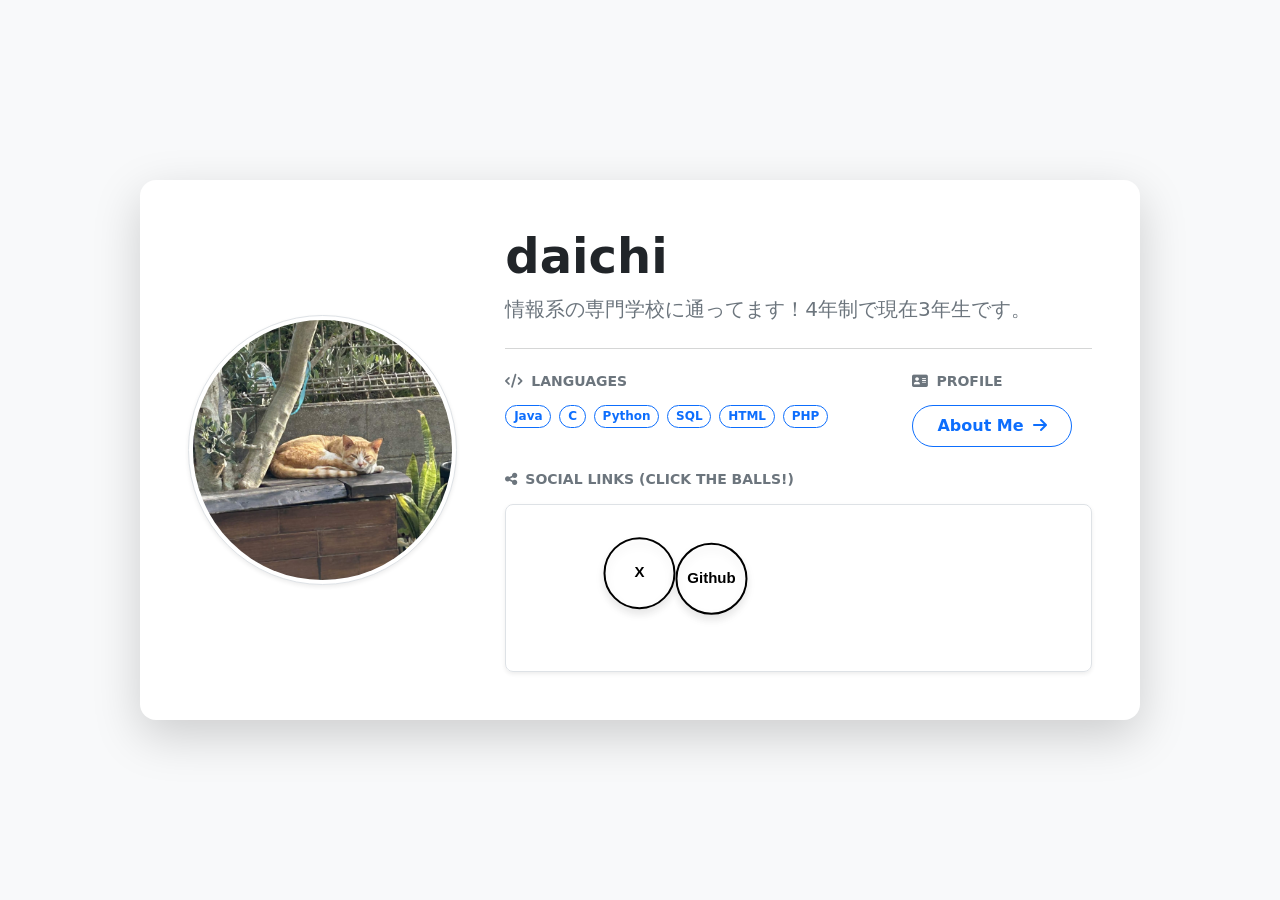
==== index.html @ 4fff9dfb "first commit" ====
<!DOCTYPE html>
<html lang="ja">

<head>
    <meta charset="UTF-8">
    <meta name="viewport" content="width=device-width, initial-scale=1.0">
    <title>daichi | Portfolio</title>
    <link href="https://cdn.jsdelivr.net/npm/bootstrap@5.3.0/dist/css/bootstrap.min.css" rel="stylesheet">
    <link rel="stylesheet" href="https://cdnjs.cloudflare.com/ajax/libs/font-awesome/6.5.1/css/all.min.css">
    <link rel="stylesheet" href="style.css">
</head>

<body class="bg-light">

    <div class="container min-vh-100 d-flex justify-content-center align-items-center py-5">
        <div class="card shadow-lg border-0 rounded-4 w-100" style="max-width: 1000px;">
            <div class="card-body p-4 p-md-5">
                <div class="row align-items-center gx-lg-5">
                    
                    <div class="col-md-4 text-center mb-4 mb-md-0">
                        <img src="image/cat.jpg" alt="daichiのアイコン" class="rounded-circle img-thumbnail profile-img shadow-sm">
                    </div>
                    
                    <div class="col-md-8 text-center text-md-start">
                        <header>
                            <h1 class="display-5 fw-bold text-dark mb-2">daichi</h1>
                            <p class="text-secondary fs-5 mb-4">情報系の専門学校に通ってます！4年制で現在3年生です。</p>
                        </header>

                        <hr class="my-4 text-muted">

                        <div class="row mb-4">
                            <div class="col-lg-8 mb-4 mb-lg-0">
                                <h5 class="text-secondary fw-bold text-uppercase small mb-3">
                                    <i class="fa-solid fa-code me-2"></i>Languages
                                </h5>
                                <ul class="list-unstyled d-flex flex-wrap justify-content-center justify-content-md-start gap-2 mb-0">
                                    <li class="badge rounded-pill bg-white text-primary border border-primary skill-badge">Java</li>
                                    <li class="badge rounded-pill bg-white text-primary border border-primary skill-badge">C</li>
                                    <li class="badge rounded-pill bg-white text-primary border border-primary skill-badge">Python</li>
                                    <li class="badge rounded-pill bg-white text-primary border border-primary skill-badge">SQL</li>
                                    <li class="badge rounded-pill bg-white text-primary border border-primary skill-badge">HTML</li>
                                    <li class="badge rounded-pill bg-white text-primary border border-primary skill-badge">PHP</li>
                                </ul>
                            </div>

                            <div class="col-lg-4 d-flex flex-column align-items-center align-items-lg-start">
                                <h5 class="text-secondary fw-bold text-uppercase small mb-3">
                                    <i class="fa-solid fa-address-card me-2"></i>Profile
                                </h5>
                                <a href="profile.html" class="text-decoration-none">
                                    <button class="btn btn-outline-primary rounded-pill px-4 py-2 fw-bold transition-all">
                                        About Me <i class="fa-solid fa-arrow-right ms-1"></i>
                                    </button>
                                </a>
                            </div>
                        </div>

                        <div class="mt-4">
                            <h5 class="text-secondary fw-bold text-uppercase small mb-3 text-start">
                                <i class="fa-solid fa-share-nodes me-2"></i>Social Links (Click the balls!)
                            </h5>
                            <div class="canvas-wrapper shadow-sm rounded-3 overflow-hidden border">
                                <canvas id="myCanvas"></canvas>
                            </div>
                        </div>

                    </div>
                </div>
            </div>
        </div>
    </div>

    <script src="https://cdn.jsdelivr.net/npm/bootstrap@5.3.0/dist/js/bootstrap.bundle.min.js"></script>

    <script>
        const canvas = document.getElementById('myCanvas');
        const ctx = canvas.getContext('2d');

        // resizeCanvas関数が2つあったため1つに統合し、バグ（QWEQWEQWE）を削除しました
        function resizeCanvas() {
            const rect = canvas.parentNode.getBoundingClientRect();
            canvas.width = rect.width;
            canvas.height = rect.height;

            if (typeof balls !== 'undefined') {
                balls.forEach(ball => {
                    if (ball.x > canvas.width) ball.x = canvas.width / 2;
                    if (ball.y > canvas.height) ball.y = canvas.height / 2;
                });
            }
        }

        window.addEventListener('load', () => {
            resizeCanvas();
            animate();
        });

        window.addEventListener('resize', resizeCanvas);

        class Ball {
            constructor(x, y, r, text, url, color) {
                this.x = x;
                this.y = y;
                this.r = r;
                this.text = text;
                this.url = url;
                this.color = color;
                this.dx = (Math.random() - 0.5) * 2.0; // 少しスピードを上げました
                this.dy = (Math.random() - 0.5) * 2.0;
            }

            draw() {
                ctx.shadowColor = 'rgba(0, 0, 0, 0.1)';
                ctx.shadowBlur = 10;
                ctx.shadowOffsetY = 5;

                ctx.beginPath();
                ctx.arc(this.x, this.y, this.r, 0, Math.PI * 2);
                ctx.strokeStyle = "black";
                ctx.lineWidth = 2;
                ctx.fillStyle = "white"; // 背景と同化しないように中を白く塗る
                ctx.fill();
                ctx.stroke();

                ctx.shadowColor = 'transparent';
                ctx.fillStyle = "black";
                ctx.font = "bold 15px sans-serif";
                ctx.textAlign = "center";
                ctx.textBaseline = "middle";
                ctx.fillText(this.text, this.x, this.y);
            }

            update() {
                if (this.x + this.r > canvas.width || this.x - this.r < 0) {
                    this.dx *= -1;
                    this.x = (this.x - this.r < 0) ? this.r : canvas.width - this.r;
                }

                if (this.y + this.r > canvas.height || this.y - this.r < 0) {
                    this.dy *= -1;
                    this.y = (this.y - this.r < 0) ? this.r : canvas.height - this.r;
                }

                this.x += this.dx;
                this.y += this.dy;
                this.draw();
            }
        }

        const balls = [
            new Ball(100, 100, 35, "X", "https://x.com/VKJTyqnEP2h6Pyy", "#4285F4"),
            new Ball(200, 100, 35, "Github", "https://github.com/daichidazo-k24", "#949593")
        ];

        function resolveCollision(b1, b2) {
            const dx = b2.x - b1.x;
            const dy = b2.y - b1.y;
            const distance = Math.sqrt(dx * dx + dy * dy);

            if (distance < b1.r + b2.r) {
                [b1.dx, b2.dx] = [b2.dx, b1.dx];
                [b1.dy, b2.dy] = [b2.dy, b1.dy];

                const overlap = (b1.r + b2.r - distance) / 2;
                const nx = dx / distance;
                const ny = dy / distance;
                b1.x -= nx * overlap;
                b1.y -= ny * overlap;
                b2.x += nx * overlap;
                b2.y += ny * overlap;
            }
        }

        function animate() {
            ctx.clearRect(0, 0, canvas.width, canvas.height);
            resolveCollision(balls[0], balls[1]);
            balls.forEach(ball => ball.update());
            requestAnimationFrame(animate);
        }

        canvas.addEventListener('click', (e) => {
            const rect = canvas.getBoundingClientRect();
            const mouseX = e.clientX - rect.left;
            const mouseY = e.clientY - rect.top;

            balls.forEach(ball => {
                const dist = Math.sqrt((mouseX - ball.x) ** 2 + (mouseY - ball.y) ** 2);
                if (dist < ball.r) {
                    setTimeout(() => window.open(ball.url, '_blank'), 100);
                }
            });
        });
    </script>
</body>

</html>
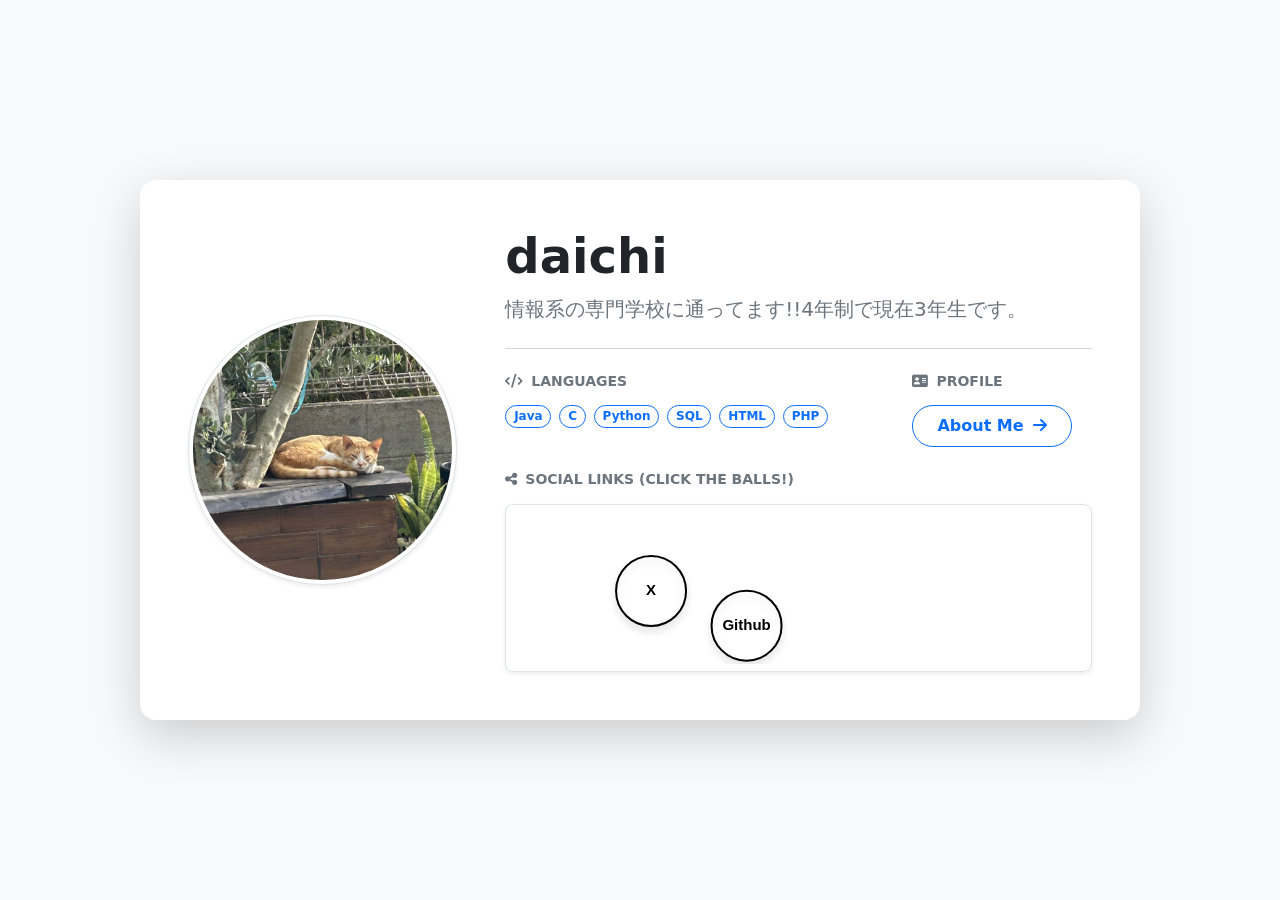
==== commit 1dda9e12: "プロフィール/釣果を更新" ====
--- a/index.html
+++ b/index.html
@@ -24,7 +24,7 @@
                     <div class="col-md-8 text-center text-md-start">
                         <header>
                             <h1 class="display-5 fw-bold text-dark mb-2">daichi</h1>
-                            <p class="text-secondary fs-5 mb-4">情報系の専門学校に通ってます！4年制で現在3年生です。</p>
+                            <p class="text-secondary fs-5 mb-4">情報系の専門学校に通ってます!!4年制で現在3年生です。</p>
                         </header>
 
                         <hr class="my-4 text-muted">
@@ -77,7 +77,6 @@
         const canvas = document.getElementById('myCanvas');
         const ctx = canvas.getContext('2d');
 
-        // resizeCanvas関数が2つあったため1つに統合し、バグ（QWEQWEQWE）を削除しました
         function resizeCanvas() {
             const rect = canvas.parentNode.getBoundingClientRect();
             canvas.width = rect.width;
@@ -106,7 +105,7 @@
                 this.text = text;
                 this.url = url;
                 this.color = color;
-                this.dx = (Math.random() - 0.5) * 2.0; // 少しスピードを上げました
+                this.dx = (Math.random() - 0.5) * 2.0; // スピード
                 this.dy = (Math.random() - 0.5) * 2.0;
             }
 
@@ -119,7 +118,7 @@
                 ctx.arc(this.x, this.y, this.r, 0, Math.PI * 2);
                 ctx.strokeStyle = "black";
                 ctx.lineWidth = 2;
-                ctx.fillStyle = "white"; // 背景と同化しないように中を白く塗る
+                ctx.fillStyle = "white"; // 背景と同化しないように中を白く
                 ctx.fill();
                 ctx.stroke();
 
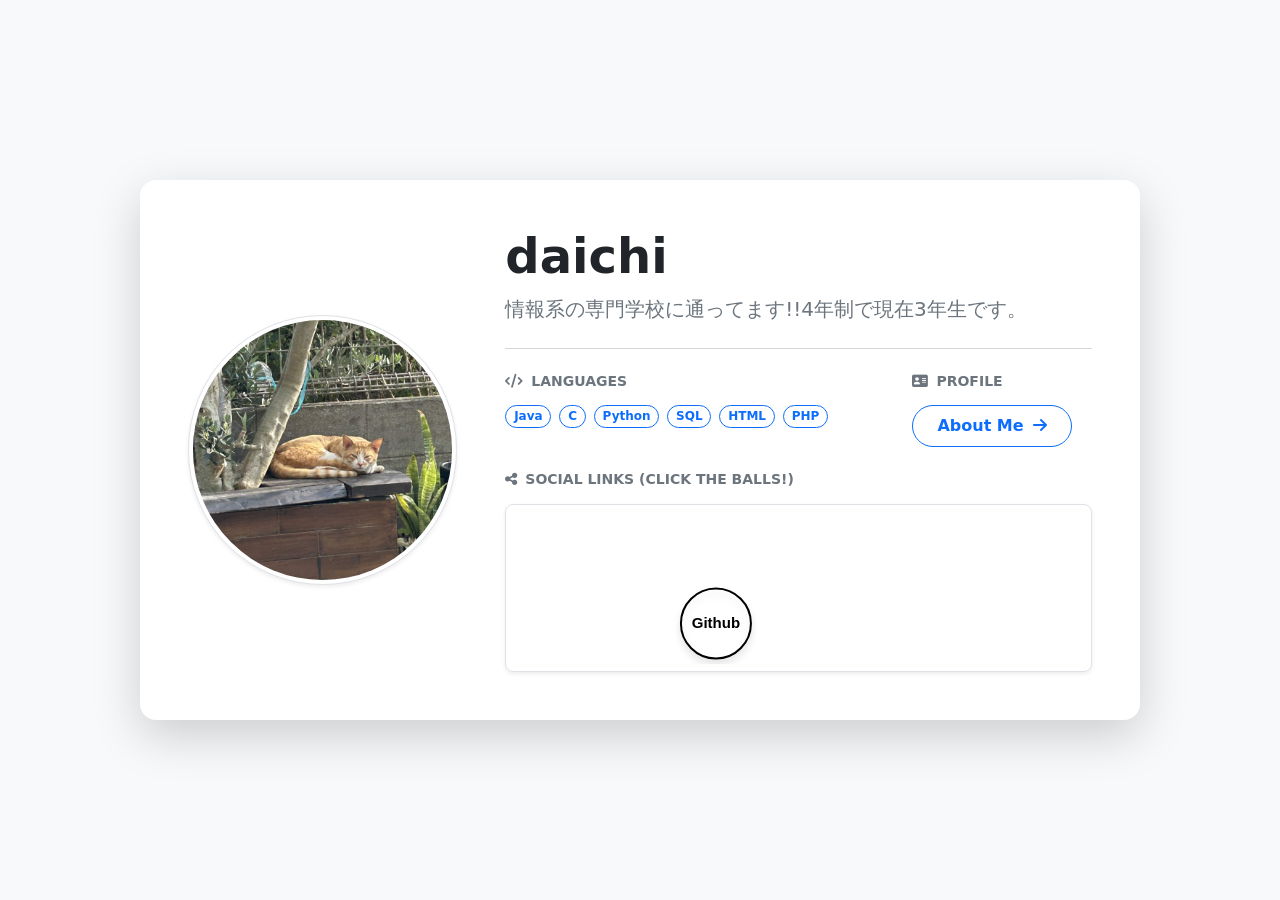
==== commit 8fff9926: "プロフィール/釣果を更新" ====
--- a/index.html
+++ b/index.html
@@ -1,196 +1,203 @@
 <!DOCTYPE html>
 <html lang="ja">
-
-<head>
-    <meta charset="UTF-8">
-    <meta name="viewport" content="width=device-width, initial-scale=1.0">
-    <title>daichi | Portfolio</title>
-    <link href="https://cdn.jsdelivr.net/npm/bootstrap@5.3.0/dist/css/bootstrap.min.css" rel="stylesheet">
-    <link rel="stylesheet" href="https://cdnjs.cloudflare.com/ajax/libs/font-awesome/6.5.1/css/all.min.css">
-    <link rel="stylesheet" href="style.css">
-</head>
-
-<body class="bg-light">
-
-    <div class="container min-vh-100 d-flex justify-content-center align-items-center py-5">
-        <div class="card shadow-lg border-0 rounded-4 w-100" style="max-width: 1000px;">
-            <div class="card-body p-4 p-md-5">
-                <div class="row align-items-center gx-lg-5">
-                    
-                    <div class="col-md-4 text-center mb-4 mb-md-0">
-                        <img src="image/cat.jpg" alt="daichiのアイコン" class="rounded-circle img-thumbnail profile-img shadow-sm">
-                    </div>
-                    
-                    <div class="col-md-8 text-center text-md-start">
-                        <header>
-                            <h1 class="display-5 fw-bold text-dark mb-2">daichi</h1>
-                            <p class="text-secondary fs-5 mb-4">情報系の専門学校に通ってます!!4年制で現在3年生です。</p>
-                        </header>
-
-                        <hr class="my-4 text-muted">
-
-                        <div class="row mb-4">
-                            <div class="col-lg-8 mb-4 mb-lg-0">
-                                <h5 class="text-secondary fw-bold text-uppercase small mb-3">
-                                    <i class="fa-solid fa-code me-2"></i>Languages
+    <head>
+        <meta charset="UTF-8">
+        <meta name="viewport" content="width=device-width, initial-scale=1.0">
+        <title>daichi | Portfolio</title>
+        <link href="https://cdn.jsdelivr.net/npm/bootstrap@5.3.0/dist/css/bootstrap.min.css" rel="stylesheet">
+        <link rel="stylesheet" href="https://cdnjs.cloudflare.com/ajax/libs/font-awesome/6.5.1/css/all.min.css">
+        <link rel="stylesheet" href="style.css">
+    </head>
+    <body class="bg-light">
+        <div class="container min-vh-100 d-flex justify-content-center align-items-center py-5">
+            <div class="card shadow-lg border-0 rounded-4 w-100" style="max-width: 1000px;">
+                <div class="card-body p-4 p-md-5">
+                    <div class="row align-items-center gx-lg-5">
+                        <div class="col-md-4 text-center mb-4 mb-md-0">
+                            <img src="image/cat.jpg" alt="daichiのアイコン"
+                                class="rounded-circle img-thumbnail profile-img shadow-sm">
+                        </div>
+                        <div class="col-md-8 text-center text-md-start">
+                            <header>
+                                <h1 class="display-5 fw-bold text-dark mb-2">daichi</h1>
+                                <p class="text-secondary fs-5 mb-4">情報系の専門学校に通ってます!!4年制で現在3年生です。</p>
+                            </header>
+                            <hr class="my-4 text-muted">
+                            <div class="row mb-4">
+                                <div class="col-lg-8 mb-4 mb-lg-0">
+                                    <h5 class="text-secondary fw-bold text-uppercase small mb-3">
+                                        <i class="fa-solid fa-code me-2"></i>Languages
+                                    </h5>
+                                    <ul
+                                        class="list-unstyled d-flex flex-wrap justify-content-center justify-content-md-start gap-2 mb-0">
+                                        <li
+                                            class="badge rounded-pill bg-white text-primary border border-primary skill-badge">
+                                            Java</li>
+                                        <li
+                                            class="badge rounded-pill bg-white text-primary border border-primary skill-badge">
+                                            C</li>
+                                        <li
+                                            class="badge rounded-pill bg-white text-primary border border-primary skill-badge">
+                                            Python</li>
+                                        <li
+                                            class="badge rounded-pill bg-white text-primary border border-primary skill-badge">
+                                            SQL</li>
+                                        <li
+                                            class="badge rounded-pill bg-white text-primary border border-primary skill-badge">
+                                            HTML</li>
+                                        <li
+                                            class="badge rounded-pill bg-white text-primary border border-primary skill-badge">
+                                            PHP</li>
+                                    </ul>
+                                </div>
+                                <div class="col-lg-4 d-flex flex-column align-items-center align-items-lg-start">
+                                    <h5 class="text-secondary fw-bold text-uppercase small mb-3">
+                                        <i class="fa-solid fa-address-card me-2"></i>Profile
+                                    </h5>
+                                    <a href="profile.html" class="text-decoration-none">
+                                        <button
+                                            class="btn btn-outline-primary rounded-pill px-4 py-2 fw-bold transition-all">
+                                            About Me <i class="fa-solid fa-arrow-right ms-1"></i>
+                                        </button>
+                                    </a>
+                                </div>
+                            </div>
+                            <div class="mt-4">
+                                <h5 class="text-secondary fw-bold text-uppercase small mb-3 text-start">
+                                    <i class="fa-solid fa-share-nodes me-2"></i>Social Links (Click the balls!)
                                 </h5>
-                                <ul class="list-unstyled d-flex flex-wrap justify-content-center justify-content-md-start gap-2 mb-0">
-                                    <li class="badge rounded-pill bg-white text-primary border border-primary skill-badge">Java</li>
-                                    <li class="badge rounded-pill bg-white text-primary border border-primary skill-badge">C</li>
-                                    <li class="badge rounded-pill bg-white text-primary border border-primary skill-badge">Python</li>
-                                    <li class="badge rounded-pill bg-white text-primary border border-primary skill-badge">SQL</li>
-                                    <li class="badge rounded-pill bg-white text-primary border border-primary skill-badge">HTML</li>
-                                    <li class="badge rounded-pill bg-white text-primary border border-primary skill-badge">PHP</li>
-                                </ul>
-                            </div>
-
-                            <div class="col-lg-4 d-flex flex-column align-items-center align-items-lg-start">
-                                <h5 class="text-secondary fw-bold text-uppercase small mb-3">
-                                    <i class="fa-solid fa-address-card me-2"></i>Profile
-                                </h5>
-                                <a href="profile.html" class="text-decoration-none">
-                                    <button class="btn btn-outline-primary rounded-pill px-4 py-2 fw-bold transition-all">
-                                        About Me <i class="fa-solid fa-arrow-right ms-1"></i>
-                                    </button>
-                                </a>
+                                <div class="canvas-wrapper shadow-sm rounded-3 overflow-hidden border">
+                                    <canvas id="myCanvas"></canvas>
+                                </div>
                             </div>
                         </div>
-
-                        <div class="mt-4">
-                            <h5 class="text-secondary fw-bold text-uppercase small mb-3 text-start">
-                                <i class="fa-solid fa-share-nodes me-2"></i>Social Links (Click the balls!)
-                            </h5>
-                            <div class="canvas-wrapper shadow-sm rounded-3 overflow-hidden border">
-                                <canvas id="myCanvas"></canvas>
-                            </div>
-                        </div>
-
                     </div>
                 </div>
             </div>
         </div>
-    </div>
-
-    <script src="https://cdn.jsdelivr.net/npm/bootstrap@5.3.0/dist/js/bootstrap.bundle.min.js"></script>
-
-    <script>
-        const canvas = document.getElementById('myCanvas');
-        const ctx = canvas.getContext('2d');
-
-        function resizeCanvas() {
-            const rect = canvas.parentNode.getBoundingClientRect();
-            canvas.width = rect.width;
-            canvas.height = rect.height;
-
-            if (typeof balls !== 'undefined') {
+        <script src="https://cdn.jsdelivr.net/npm/bootstrap@5.3.0/dist/js/bootstrap.bundle.min.js"></script>
+        <script>
+            const canvas = document.getElementById('myCanvas');
+            const ctx = canvas.getContext('2d');
+
+            function resizeCanvas() {
+                const rect = canvas.parentNode.getBoundingClientRect();
+                canvas.width = rect.width;
+                canvas.height = rect.height;
+
+                if (typeof balls !== 'undefined') {
+                    balls.forEach(ball => {
+                        if (ball.x > canvas.width) ball.x = canvas.width / 2;
+                        if (ball.y > canvas.height) ball.y = canvas.height / 2;
+                    });
+                }
+            }
+
+            window.addEventListener('load', () => {
+                resizeCanvas();
+                animate();
+            });
+
+            window.addEventListener('resize', resizeCanvas);
+
+            class Ball {
+                constructor(x, y, r, text, url, color) {
+                    this.x = x;
+                    this.y = y;
+                    this.r = r;
+                    this.text = text;
+                    this.url = url;
+                    this.color = color;
+                    this.dx = (Math.random() - 0.5) * 2.0; // スピード
+                    this.dy = (Math.random() - 0.5) * 2.0;
+                }
+
+                draw() {
+                    ctx.shadowColor = 'rgba(0, 0, 0, 0.1)';
+                    ctx.shadowBlur = 10;
+                    ctx.shadowOffsetY = 5;
+
+                    ctx.beginPath();
+                    ctx.arc(this.x, this.y, this.r, 0, Math.PI * 2);
+                    ctx.strokeStyle = "black";
+                    ctx.lineWidth = 2;
+                    ctx.fillStyle = "white"; // 背景と同化しないように中を白く
+                    ctx.fill();
+                    ctx.stroke();
+
+                    ctx.shadowColor = 'transparent';
+                    ctx.fillStyle = "black";
+                    ctx.font = "bold 15px sans-serif";
+                    ctx.textAlign = "center";
+                    ctx.textBaseline = "middle";
+                    ctx.fillText(this.text, this.x, this.y);
+                }
+
+                update() {
+                    if (this.x + this.r > canvas.width || this.x - this.r < 0) {
+                        this.dx *= -1;
+                        this.x = (this.x - this.r < 0) ? this.r : canvas.width - this.r;
+                    }
+
+                    if (this.y + this.r > canvas.height || this.y - this.r < 0) {
+                        this.dy *= -1;
+                        this.y = (this.y - this.r < 0) ? this.r : canvas.height - this.r;
+                    }
+
+                    this.x += this.dx;
+                    this.y += this.dy;
+                    this.draw();
+                }
+            }
+
+            const balls = [
+                // Xのボール
+                // new Ball(100, 100, 35, "X", "https://x.com/アカウント", "#4285F4"),
+                new Ball(200, 100, 35, "Github", "https://github.com/daichidazo-k24", "#949593")
+            ];
+
+            function resolveCollision(b1, b2) {
+                const dx = b2.x - b1.x;
+                const dy = b2.y - b1.y;
+                const distance = Math.sqrt(dx * dx + dy * dy);
+
+                if (distance < b1.r + b2.r) {
+                    [b1.dx, b2.dx] = [b2.dx, b1.dx];
+                    [b1.dy, b2.dy] = [b2.dy, b1.dy];
+
+                    const overlap = (b1.r + b2.r - distance) / 2;
+                    const nx = dx / distance;
+                    const ny = dy / distance;
+                    b1.x -= nx * overlap;
+                    b1.y -= ny * overlap;
+                    b2.x += nx * overlap;
+                    b2.y += ny * overlap;
+                }
+            }
+
+            function animate() {
+                ctx.clearRect(0, 0, canvas.width, canvas.height);
+
+                // ボールが2つ以上ある場合のみ衝突判定を行う
+                if (balls.length >= 2) {
+                    resolveCollision(balls[0], balls[1]);
+                }
+
+                balls.forEach(ball => ball.update());
+                requestAnimationFrame(animate);
+            }
+            canvas.addEventListener('click', (e) => {
+                const rect = canvas.getBoundingClientRect();
+                const mouseX = e.clientX - rect.left;
+                const mouseY = e.clientY - rect.top;
+
                 balls.forEach(ball => {
-                    if (ball.x > canvas.width) ball.x = canvas.width / 2;
-                    if (ball.y > canvas.height) ball.y = canvas.height / 2;
+                    const dist = Math.sqrt((mouseX - ball.x) ** 2 + (mouseY - ball.y) ** 2);
+                    if (dist < ball.r) {
+                        setTimeout(() => window.open(ball.url, '_blank'), 100);
+                    }
                 });
-            }
-        }
-
-        window.addEventListener('load', () => {
-            resizeCanvas();
-            animate();
-        });
-
-        window.addEventListener('resize', resizeCanvas);
-
-        class Ball {
-            constructor(x, y, r, text, url, color) {
-                this.x = x;
-                this.y = y;
-                this.r = r;
-                this.text = text;
-                this.url = url;
-                this.color = color;
-                this.dx = (Math.random() - 0.5) * 2.0; // スピード
-                this.dy = (Math.random() - 0.5) * 2.0;
-            }
-
-            draw() {
-                ctx.shadowColor = 'rgba(0, 0, 0, 0.1)';
-                ctx.shadowBlur = 10;
-                ctx.shadowOffsetY = 5;
-
-                ctx.beginPath();
-                ctx.arc(this.x, this.y, this.r, 0, Math.PI * 2);
-                ctx.strokeStyle = "black";
-                ctx.lineWidth = 2;
-                ctx.fillStyle = "white"; // 背景と同化しないように中を白く
-                ctx.fill();
-                ctx.stroke();
-
-                ctx.shadowColor = 'transparent';
-                ctx.fillStyle = "black";
-                ctx.font = "bold 15px sans-serif";
-                ctx.textAlign = "center";
-                ctx.textBaseline = "middle";
-                ctx.fillText(this.text, this.x, this.y);
-            }
-
-            update() {
-                if (this.x + this.r > canvas.width || this.x - this.r < 0) {
-                    this.dx *= -1;
-                    this.x = (this.x - this.r < 0) ? this.r : canvas.width - this.r;
-                }
-
-                if (this.y + this.r > canvas.height || this.y - this.r < 0) {
-                    this.dy *= -1;
-                    this.y = (this.y - this.r < 0) ? this.r : canvas.height - this.r;
-                }
-
-                this.x += this.dx;
-                this.y += this.dy;
-                this.draw();
-            }
-        }
-
-        const balls = [
-            new Ball(100, 100, 35, "X", "https://x.com/VKJTyqnEP2h6Pyy", "#4285F4"),
-            new Ball(200, 100, 35, "Github", "https://github.com/daichidazo-k24", "#949593")
-        ];
-
-        function resolveCollision(b1, b2) {
-            const dx = b2.x - b1.x;
-            const dy = b2.y - b1.y;
-            const distance = Math.sqrt(dx * dx + dy * dy);
-
-            if (distance < b1.r + b2.r) {
-                [b1.dx, b2.dx] = [b2.dx, b1.dx];
-                [b1.dy, b2.dy] = [b2.dy, b1.dy];
-
-                const overlap = (b1.r + b2.r - distance) / 2;
-                const nx = dx / distance;
-                const ny = dy / distance;
-                b1.x -= nx * overlap;
-                b1.y -= ny * overlap;
-                b2.x += nx * overlap;
-                b2.y += ny * overlap;
-            }
-        }
-
-        function animate() {
-            ctx.clearRect(0, 0, canvas.width, canvas.height);
-            resolveCollision(balls[0], balls[1]);
-            balls.forEach(ball => ball.update());
-            requestAnimationFrame(animate);
-        }
-
-        canvas.addEventListener('click', (e) => {
-            const rect = canvas.getBoundingClientRect();
-            const mouseX = e.clientX - rect.left;
-            const mouseY = e.clientY - rect.top;
-
-            balls.forEach(ball => {
-                const dist = Math.sqrt((mouseX - ball.x) ** 2 + (mouseY - ball.y) ** 2);
-                if (dist < ball.r) {
-                    setTimeout(() => window.open(ball.url, '_blank'), 100);
-                }
             });
-        });
-    </script>
-</body>
-
+        </script>
+    </body>
 </html>
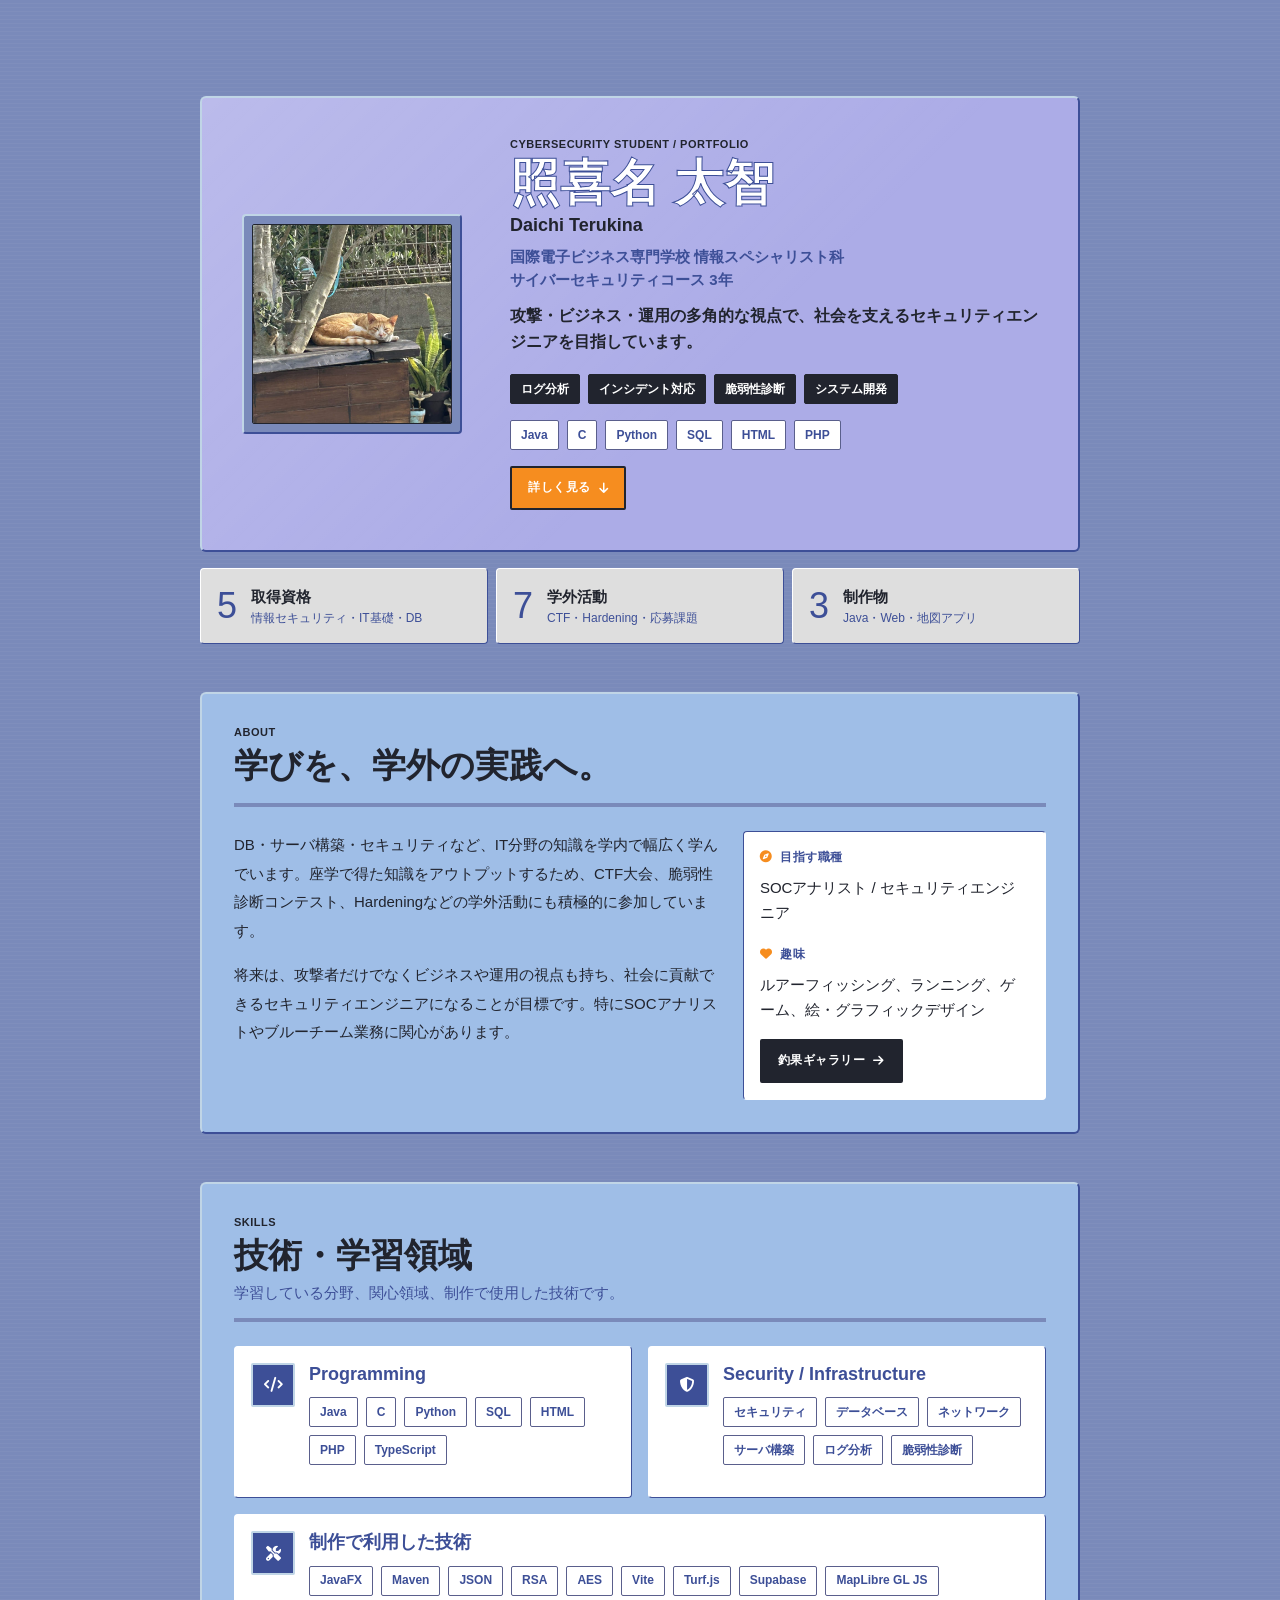
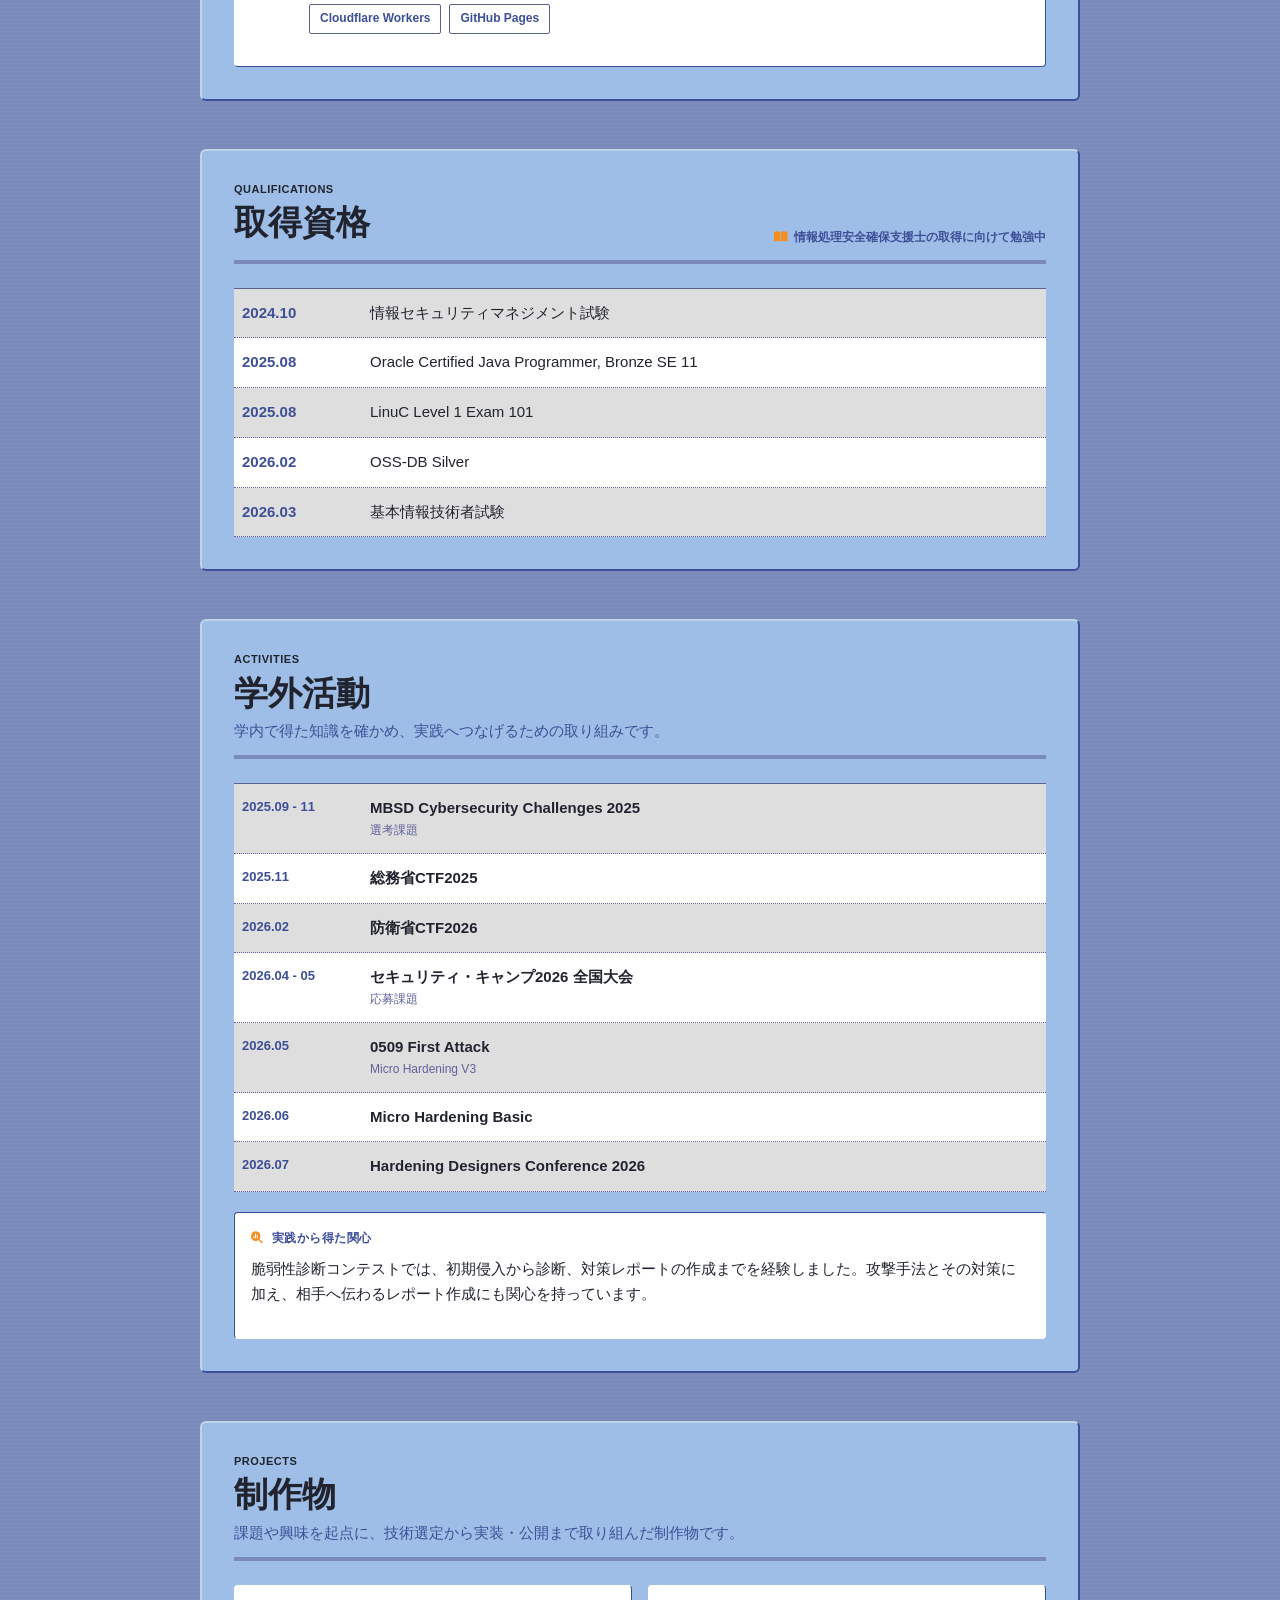
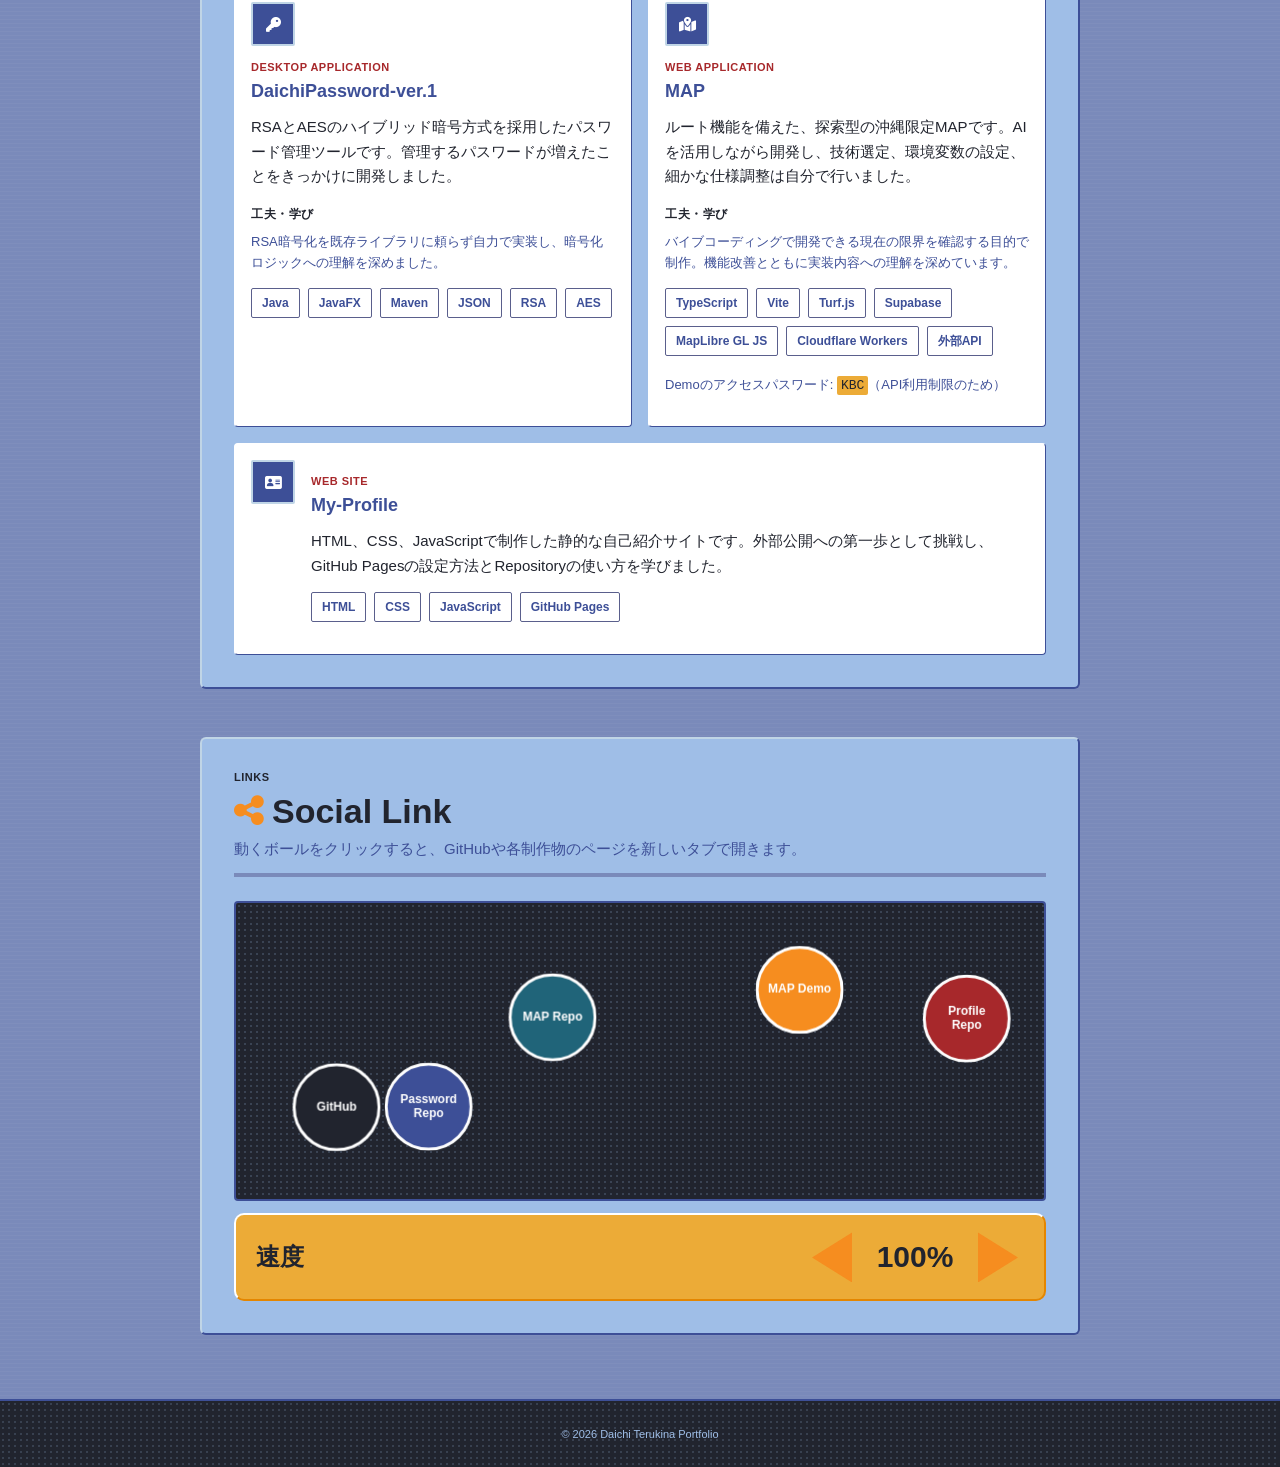
==== commit eb61e4d3: "portfolit add" ====
--- a/index.html
+++ b/index.html
@@ -1,203 +1,159 @@
-<!DOCTYPE html>
-<html lang="ja">
-    <head>
-        <meta charset="UTF-8">
-        <meta name="viewport" content="width=device-width, initial-scale=1.0">
-        <title>daichi | Portfolio</title>
-        <link href="https://cdn.jsdelivr.net/npm/bootstrap@5.3.0/dist/css/bootstrap.min.css" rel="stylesheet">
-        <link rel="stylesheet" href="https://cdnjs.cloudflare.com/ajax/libs/font-awesome/6.5.1/css/all.min.css">
-        <link rel="stylesheet" href="style.css">
-    </head>
-    <body class="bg-light">
-        <div class="container min-vh-100 d-flex justify-content-center align-items-center py-5">
-            <div class="card shadow-lg border-0 rounded-4 w-100" style="max-width: 1000px;">
-                <div class="card-body p-4 p-md-5">
-                    <div class="row align-items-center gx-lg-5">
-                        <div class="col-md-4 text-center mb-4 mb-md-0">
-                            <img src="image/cat.jpg" alt="daichiのアイコン"
-                                class="rounded-circle img-thumbnail profile-img shadow-sm">
-                        </div>
-                        <div class="col-md-8 text-center text-md-start">
-                            <header>
-                                <h1 class="display-5 fw-bold text-dark mb-2">daichi</h1>
-                                <p class="text-secondary fs-5 mb-4">情報系の専門学校に通ってます!!4年制で現在3年生です。</p>
-                            </header>
-                            <hr class="my-4 text-muted">
-                            <div class="row mb-4">
-                                <div class="col-lg-8 mb-4 mb-lg-0">
-                                    <h5 class="text-secondary fw-bold text-uppercase small mb-3">
-                                        <i class="fa-solid fa-code me-2"></i>Languages
-                                    </h5>
-                                    <ul
-                                        class="list-unstyled d-flex flex-wrap justify-content-center justify-content-md-start gap-2 mb-0">
-                                        <li
-                                            class="badge rounded-pill bg-white text-primary border border-primary skill-badge">
-                                            Java</li>
-                                        <li
-                                            class="badge rounded-pill bg-white text-primary border border-primary skill-badge">
-                                            C</li>
-                                        <li
-                                            class="badge rounded-pill bg-white text-primary border border-primary skill-badge">
-                                            Python</li>
-                                        <li
-                                            class="badge rounded-pill bg-white text-primary border border-primary skill-badge">
-                                            SQL</li>
-                                        <li
-                                            class="badge rounded-pill bg-white text-primary border border-primary skill-badge">
-                                            HTML</li>
-                                        <li
-                                            class="badge rounded-pill bg-white text-primary border border-primary skill-badge">
-                                            PHP</li>
-                                    </ul>
-                                </div>
-                                <div class="col-lg-4 d-flex flex-column align-items-center align-items-lg-start">
-                                    <h5 class="text-secondary fw-bold text-uppercase small mb-3">
-                                        <i class="fa-solid fa-address-card me-2"></i>Profile
-                                    </h5>
-                                    <a href="profile.html" class="text-decoration-none">
-                                        <button
-                                            class="btn btn-outline-primary rounded-pill px-4 py-2 fw-bold transition-all">
-                                            About Me <i class="fa-solid fa-arrow-right ms-1"></i>
-                                        </button>
-                                    </a>
-                                </div>
-                            </div>
-                            <div class="mt-4">
-                                <h5 class="text-secondary fw-bold text-uppercase small mb-3 text-start">
-                                    <i class="fa-solid fa-share-nodes me-2"></i>Social Links (Click the balls!)
-                                </h5>
-                                <div class="canvas-wrapper shadow-sm rounded-3 overflow-hidden border">
-                                    <canvas id="myCanvas"></canvas>
-                                </div>
-                            </div>
-                        </div>
-                    </div>
-                </div>
-            </div>
-        </div>
-        <script src="https://cdn.jsdelivr.net/npm/bootstrap@5.3.0/dist/js/bootstrap.bundle.min.js"></script>
-        <script>
-            const canvas = document.getElementById('myCanvas');
-            const ctx = canvas.getContext('2d');
-
-            function resizeCanvas() {
-                const rect = canvas.parentNode.getBoundingClientRect();
-                canvas.width = rect.width;
-                canvas.height = rect.height;
-
-                if (typeof balls !== 'undefined') {
-                    balls.forEach(ball => {
-                        if (ball.x > canvas.width) ball.x = canvas.width / 2;
-                        if (ball.y > canvas.height) ball.y = canvas.height / 2;
-                    });
-                }
-            }
-
-            window.addEventListener('load', () => {
-                resizeCanvas();
-                animate();
-            });
-
-            window.addEventListener('resize', resizeCanvas);
-
-            class Ball {
-                constructor(x, y, r, text, url, color) {
-                    this.x = x;
-                    this.y = y;
-                    this.r = r;
-                    this.text = text;
-                    this.url = url;
-                    this.color = color;
-                    this.dx = (Math.random() - 0.5) * 2.0; // スピード
-                    this.dy = (Math.random() - 0.5) * 2.0;
-                }
-
-                draw() {
-                    ctx.shadowColor = 'rgba(0, 0, 0, 0.1)';
-                    ctx.shadowBlur = 10;
-                    ctx.shadowOffsetY = 5;
-
-                    ctx.beginPath();
-                    ctx.arc(this.x, this.y, this.r, 0, Math.PI * 2);
-                    ctx.strokeStyle = "black";
-                    ctx.lineWidth = 2;
-                    ctx.fillStyle = "white"; // 背景と同化しないように中を白く
-                    ctx.fill();
-                    ctx.stroke();
-
-                    ctx.shadowColor = 'transparent';
-                    ctx.fillStyle = "black";
-                    ctx.font = "bold 15px sans-serif";
-                    ctx.textAlign = "center";
-                    ctx.textBaseline = "middle";
-                    ctx.fillText(this.text, this.x, this.y);
-                }
-
-                update() {
-                    if (this.x + this.r > canvas.width || this.x - this.r < 0) {
-                        this.dx *= -1;
-                        this.x = (this.x - this.r < 0) ? this.r : canvas.width - this.r;
-                    }
-
-                    if (this.y + this.r > canvas.height || this.y - this.r < 0) {
-                        this.dy *= -1;
-                        this.y = (this.y - this.r < 0) ? this.r : canvas.height - this.r;
-                    }
-
-                    this.x += this.dx;
-                    this.y += this.dy;
-                    this.draw();
-                }
-            }
-
-            const balls = [
-                // Xのボール
-                // new Ball(100, 100, 35, "X", "https://x.com/アカウント", "#4285F4"),
-                new Ball(200, 100, 35, "Github", "https://github.com/daichidazo-k24", "#949593")
-            ];
-
-            function resolveCollision(b1, b2) {
-                const dx = b2.x - b1.x;
-                const dy = b2.y - b1.y;
-                const distance = Math.sqrt(dx * dx + dy * dy);
-
-                if (distance < b1.r + b2.r) {
-                    [b1.dx, b2.dx] = [b2.dx, b1.dx];
-                    [b1.dy, b2.dy] = [b2.dy, b1.dy];
-
-                    const overlap = (b1.r + b2.r - distance) / 2;
-                    const nx = dx / distance;
-                    const ny = dy / distance;
-                    b1.x -= nx * overlap;
-                    b1.y -= ny * overlap;
-                    b2.x += nx * overlap;
-                    b2.y += ny * overlap;
-                }
-            }
-
-            function animate() {
-                ctx.clearRect(0, 0, canvas.width, canvas.height);
-
-                // ボールが2つ以上ある場合のみ衝突判定を行う
-                if (balls.length >= 2) {
-                    resolveCollision(balls[0], balls[1]);
-                }
-
-                balls.forEach(ball => ball.update());
-                requestAnimationFrame(animate);
-            }
-            canvas.addEventListener('click', (e) => {
-                const rect = canvas.getBoundingClientRect();
-                const mouseX = e.clientX - rect.left;
-                const mouseY = e.clientY - rect.top;
-
-                balls.forEach(ball => {
-                    const dist = Math.sqrt((mouseX - ball.x) ** 2 + (mouseY - ball.y) ** 2);
-                    if (dist < ball.r) {
-                        setTimeout(() => window.open(ball.url, '_blank'), 100);
-                    }
-                });
-            });
-        </script>
-    </body>
-</html>+<!DOCTYPE html>
+<html lang="ja">
+<head>
+    <meta charset="UTF-8">
+    <meta name="viewport" content="width=device-width, initial-scale=1.0">
+    <meta name="description" content="照喜名太智の自己紹介兼ポートフォリオ。サイバーセキュリティを学び、CTFやHardening、システム開発に取り組んでいます。">
+    <title>照喜名 太智 | Portfolio</title>
+    <link rel="stylesheet" href="https://cdnjs.cloudflare.com/ajax/libs/font-awesome/6.5.1/css/all.min.css">
+    <link rel="stylesheet" href="css/style.css">
+</head>
+<body id="top">
+    <a class="skip-link" href="#main-content">本文へ移動</a>
+
+    <main id="main-content">
+        <section class="site-shell hero-section" aria-labelledby="hero-title">
+            <div class="hardware-panel hero-panel">
+                <div class="hero-layout">
+                    <div class="profile-frame">
+                        <img src="image/cat.jpg" alt="照喜名太智のプロフィールアイコン" class="profile-image">
+                    </div>
+                    <div class="hero-content">
+                        <p class="section-kicker">Cybersecurity Student / Portfolio</p>
+                        <h1 class="hero-title" id="hero-title">照喜名 太智 <span>Daichi Terukina</span></h1>
+                        <p class="hero-affiliation">国際電子ビジネス専門学校 情報スペシャリスト科<br>サイバーセキュリティコース 3年</p>
+                        <p class="hero-lead">攻撃・ビジネス・運用の多角的な視点で、社会を支えるセキュリティエンジニアを目指しています。</p>
+
+                        <div class="tag-list" aria-label="主な関心分野">
+                            <span class="focus-tag">ログ分析</span>
+                            <span class="focus-tag">インシデント対応</span>
+                            <span class="focus-tag">脆弱性診断</span>
+                            <span class="focus-tag">システム開発</span>
+                        </div>
+                        <div class="tag-list" aria-label="主なプログラミング言語">
+                            <span class="tech-chip">Java</span><span class="tech-chip">C</span><span class="tech-chip">Python</span><span class="tech-chip">SQL</span><span class="tech-chip">HTML</span><span class="tech-chip">PHP</span>
+                        </div>
+                        <a href="#about" class="action-button action-button-primary">詳しく見る <i class="fa-solid fa-arrow-down" aria-hidden="true"></i></a>
+                    </div>
+                </div>
+            </div>
+
+            <div class="metric-grid" aria-label="ポートフォリオ概要">
+                <div class="metric-card"><span class="metric-number">5</span><div><strong>取得資格</strong><span>情報セキュリティ・IT基礎・DB</span></div></div>
+                <div class="metric-card"><span class="metric-number">7</span><div><strong>学外活動</strong><span>CTF・Hardening・応募課題</span></div></div>
+                <div class="metric-card"><span class="metric-number">3</span><div><strong>制作物</strong><span>Java・Web・地図アプリ</span></div></div>
+            </div>
+        </section>
+
+        <section class="site-shell section-gap" id="about" aria-labelledby="about-title">
+            <div class="hardware-panel content-panel">
+                <div class="panel-heading"><p class="section-kicker">About</p><h2 id="about-title">学びを、学外の実践へ。</h2></div>
+                <div class="about-grid">
+                    <div>
+                        <p class="body-copy">DB・サーバ構築・セキュリティなど、IT分野の知識を学内で幅広く学んでいます。座学で得た知識をアウトプットするため、CTF大会、脆弱性診断コンテスト、Hardeningなどの学外活動にも積極的に参加しています。</p>
+                        <p class="body-copy">将来は、攻撃者だけでなくビジネスや運用の視点も持ち、社会に貢献できるセキュリティエンジニアになることが目標です。特にSOCアナリストやブルーチーム業務に関心があります。</p>
+                    </div>
+                    <aside class="inset-panel" aria-label="目標と趣味">
+                        <h3><i class="fa-solid fa-compass" aria-hidden="true"></i>目指す職種</h3>
+                        <p>SOCアナリスト / セキュリティエンジニア</p>
+                        <h3><i class="fa-solid fa-heart" aria-hidden="true"></i>趣味</h3>
+                        <p>ルアーフィッシング、ランニング、ゲーム、絵・グラフィックデザイン</p>
+                        <a href="fish.html" class="action-button action-button-secondary">釣果ギャラリー <i class="fa-solid fa-arrow-right" aria-hidden="true"></i></a>
+                    </aside>
+                </div>
+            </div>
+        </section>
+
+        <section class="site-shell section-gap" id="skills" aria-labelledby="skills-title">
+            <div class="hardware-panel content-panel">
+                <div class="panel-heading"><p class="section-kicker">Skills</p><h2 id="skills-title">技術・学習領域</h2><p>学習している分野、関心領域、制作で使用した技術です。</p></div>
+                <div class="skills-grid">
+                    <article class="module-panel">
+                        <div class="module-icon"><i class="fa-solid fa-code" aria-hidden="true"></i></div>
+                        <div><h3>Programming</h3><div class="tag-list"><span class="tech-chip">Java</span><span class="tech-chip">C</span><span class="tech-chip">Python</span><span class="tech-chip">SQL</span><span class="tech-chip">HTML</span><span class="tech-chip">PHP</span><span class="tech-chip">TypeScript</span></div></div>
+                    </article>
+                    <article class="module-panel">
+                        <div class="module-icon"><i class="fa-solid fa-shield-halved" aria-hidden="true"></i></div>
+                        <div><h3>Security / Infrastructure</h3><div class="tag-list"><span class="tech-chip">セキュリティ</span><span class="tech-chip">データベース</span><span class="tech-chip">ネットワーク</span><span class="tech-chip">サーバ構築</span><span class="tech-chip">ログ分析</span><span class="tech-chip">脆弱性診断</span></div></div>
+                    </article>
+                    <article class="module-panel module-panel-wide">
+                        <div class="module-icon"><i class="fa-solid fa-screwdriver-wrench" aria-hidden="true"></i></div>
+                        <div><h3>制作で利用した技術</h3><div class="tag-list"><span class="tech-chip">JavaFX</span><span class="tech-chip">Maven</span><span class="tech-chip">JSON</span><span class="tech-chip">RSA</span><span class="tech-chip">AES</span><span class="tech-chip">Vite</span><span class="tech-chip">Turf.js</span><span class="tech-chip">Supabase</span><span class="tech-chip">MapLibre GL JS</span><span class="tech-chip">Cloudflare Workers</span><span class="tech-chip">GitHub Pages</span></div></div>
+                    </article>
+                </div>
+            </div>
+        </section>
+
+        <section class="site-shell section-gap" id="qualifications" aria-labelledby="qualifications-title">
+            <div class="hardware-panel content-panel">
+                <div class="panel-heading panel-heading-split"><div><p class="section-kicker">Qualifications</p><h2 id="qualifications-title">取得資格</h2></div><p class="study-note"><i class="fa-solid fa-book-open" aria-hidden="true"></i>情報処理安全確保支援士の取得に向けて勉強中</p></div>
+                <div class="qualification-list">
+                    <div class="qualification-item"><time datetime="2024-10">2024.10</time><span>情報セキュリティマネジメント試験</span></div>
+                    <div class="qualification-item"><time datetime="2025-08">2025.08</time><span>Oracle Certified Java Programmer, Bronze SE 11</span></div>
+                    <div class="qualification-item"><time datetime="2025-08">2025.08</time><span>LinuC Level 1 Exam 101</span></div>
+                    <div class="qualification-item"><time datetime="2026-02">2026.02</time><span>OSS-DB Silver</span></div>
+                    <div class="qualification-item"><time datetime="2026-03">2026.03</time><span>基本情報技術者試験</span></div>
+                </div>
+            </div>
+        </section>
+
+        <section class="site-shell section-gap" id="activities" aria-labelledby="activities-title">
+            <div class="hardware-panel content-panel">
+                <div class="panel-heading"><p class="section-kicker">Activities</p><h2 id="activities-title">学外活動</h2><p>学内で得た知識を確かめ、実践へつなげるための取り組みです。</p></div>
+                <ol class="activity-timeline">
+                    <li><time datetime="2025-09">2025.09 - 11</time><div><strong>MBSD Cybersecurity Challenges 2025</strong><span>選考課題</span></div></li>
+                    <li><time datetime="2025-11">2025.11</time><div><strong>総務省CTF2025</strong></div></li>
+                    <li><time datetime="2026-02">2026.02</time><div><strong>防衛省CTF2026</strong></div></li>
+                    <li><time datetime="2026-04">2026.04 - 05</time><div><strong>セキュリティ・キャンプ2026 全国大会</strong><span>応募課題</span></div></li>
+                    <li><time datetime="2026-05">2026.05</time><div><strong>0509 First Attack</strong><span>Micro Hardening V3</span></div></li>
+                    <li><time datetime="2026-06">2026.06</time><div><strong>Micro Hardening Basic</strong></div></li>
+                    <li><time datetime="2026-07">2026.07</time><div><strong>Hardening Designers Conference 2026</strong></div></li>
+                </ol>
+                <div class="inset-panel activity-note"><h3><i class="fa-solid fa-magnifying-glass-chart" aria-hidden="true"></i>実践から得た関心</h3><p>脆弱性診断コンテストでは、初期侵入から診断、対策レポートの作成までを経験しました。攻撃手法とその対策に加え、相手へ伝わるレポート作成にも関心を持っています。</p></div>
+            </div>
+        </section>
+
+        <section class="site-shell section-gap" id="projects" aria-labelledby="projects-title">
+            <div class="hardware-panel content-panel">
+                <div class="panel-heading"><p class="section-kicker">Projects</p><h2 id="projects-title">制作物</h2><p>課題や興味を起点に、技術選定から実装・公開まで取り組んだ制作物です。</p></div>
+                <div class="project-grid">
+                    <article class="project-card">
+                        <div class="module-icon"><i class="fa-solid fa-key" aria-hidden="true"></i></div><p class="project-type">Desktop Application</p><h3>DaichiPassword-ver.1</h3>
+                        <p>RSAとAESのハイブリッド暗号方式を採用したパスワード管理ツールです。管理するパスワードが増えたことをきっかけに開発しました。</p>
+                        <h4>工夫・学び</h4><p class="small-copy">RSA暗号化を既存ライブラリに頼らず自力で実装し、暗号化ロジックへの理解を深めました。</p>
+                        <div class="tag-list" aria-label="使用技術"><span class="tech-chip">Java</span><span class="tech-chip">JavaFX</span><span class="tech-chip">Maven</span><span class="tech-chip">JSON</span><span class="tech-chip">RSA</span><span class="tech-chip">AES</span></div>
+                    </article>
+                    <article class="project-card">
+                        <div class="module-icon"><i class="fa-solid fa-map-location-dot" aria-hidden="true"></i></div><p class="project-type">Web Application</p><h3>MAP</h3>
+                        <p>ルート機能を備えた、探索型の沖縄限定MAPです。AIを活用しながら開発し、技術選定、環境変数の設定、細かな仕様調整は自分で行いました。</p>
+                        <h4>工夫・学び</h4><p class="small-copy">バイブコーディングで開発できる現在の限界を確認する目的で制作。機能改善とともに実装内容への理解を深めています。</p>
+                        <div class="tag-list" aria-label="使用技術"><span class="tech-chip">TypeScript</span><span class="tech-chip">Vite</span><span class="tech-chip">Turf.js</span><span class="tech-chip">Supabase</span><span class="tech-chip">MapLibre GL JS</span><span class="tech-chip">Cloudflare Workers</span><span class="tech-chip">外部API</span></div>
+                        <p class="small-copy access-note">Demoのアクセスパスワード: <code>KBC</code>（API利用制限のため）</p>
+                    </article>
+                    <article class="project-card project-card-wide">
+                        <div class="module-icon"><i class="fa-solid fa-address-card" aria-hidden="true"></i></div><div><p class="project-type">Web Site</p><h3>My-Profile</h3><p>HTML、CSS、JavaScriptで制作した静的な自己紹介サイトです。外部公開への第一歩として挑戦し、GitHub Pagesの設定方法とRepositoryの使い方を学びました。</p><div class="tag-list" aria-label="使用技術"><span class="tech-chip">HTML</span><span class="tech-chip">CSS</span><span class="tech-chip">JavaScript</span><span class="tech-chip">GitHub Pages</span></div></div>
+                    </article>
+                </div>
+            </div>
+        </section>
+
+        <section class="site-shell section-gap final-section" id="links" aria-labelledby="links-title">
+            <div class="hardware-panel content-panel">
+                <div class="panel-heading"><p class="section-kicker">Links</p><h2 id="links-title"><i class="fa-solid fa-share-nodes" aria-hidden="true"></i>Social Link</h2><p>動くボールをクリックすると、GitHubや各制作物のページを新しいタブで開きます。</p></div>
+                <div class="social-ball-area" id="socialBallArea" aria-label="外部リンク一覧"></div>
+                <div class="social-controls" role="group" aria-labelledby="socialSpeedLabel">
+                    <span class="social-speed-label" id="socialSpeedLabel">速度</span>
+                    <div class="speed-selector">
+                        <button class="speed-button" id="speedDown" type="button" aria-label="ボールの速度を25%下げる"><span class="speed-arrow speed-arrow-left" aria-hidden="true"></span></button>
+                        <output class="speed-output" id="socialSpeedValue" aria-live="polite">100%</output>
+                        <button class="speed-button" id="speedUp" type="button" aria-label="ボールの速度を25%上げる"><span class="speed-arrow speed-arrow-right" aria-hidden="true"></span></button>
+                    </div>
+                </div>
+            </div>
+        </section>
+    </main>
+
+    <footer class="footer-bar"><p>© 2026 Daichi Terukina Portfolio</p></footer>
+    <script src="js/social-links.js"></script>
+</body>
+</html>
--- a/css/style.css
+++ b/css/style.css
@@ -0,0 +1,889 @@
+:root {
+    --primary: #e60012;
+    --signal: #f68d1f;
+    --amber: #ecab37;
+    --nav-gold: #e48600;
+    --canvas: #7a8aba;
+    --canvas-soft: #9fbee7;
+    --lavender: #acace7;
+    --ice: #c0d5e6;
+    --periwinkle: #8ba1d4;
+    --chrome-indigo: #3d4f97;
+    --muted-indigo: #60619c;
+    --platinum: #dedede;
+    --surface: #ffffff;
+    --carbon: #21242e;
+    --hairline: #5a5f8c;
+    --systems-teal: #206479;
+    --games-red: #a7282b;
+    --space-sm: 8px;
+    --space-md: 12px;
+    --space-lg: 16px;
+    --space-xl: 24px;
+    --space-xxl: 32px;
+    --space-section: 48px;
+}
+
+*,
+*::before,
+*::after {
+    box-sizing: border-box;
+}
+
+html {
+    scroll-behavior: smooth;
+}
+
+body {
+    margin: 0;
+    overflow-x: hidden;
+    color: var(--carbon);
+    background-color: var(--canvas);
+    background-image: repeating-linear-gradient(0deg, rgba(255,255,255,0.035) 0, rgba(255,255,255,0.035) 1px, transparent 1px, transparent 4px);
+    font-family: Arial, Helvetica, sans-serif;
+    font-size: 15px;
+    line-height: 1.65;
+}
+
+img {
+    display: block;
+    max-width: 100%;
+}
+
+button {
+    font: inherit;
+}
+
+a:focus-visible,
+button:focus-visible,
+[tabindex]:focus-visible {
+    outline: 3px solid var(--signal);
+    outline-offset: 3px;
+}
+
+.skip-link {
+    position: fixed;
+    top: 0;
+    left: 16px;
+    z-index: 1000;
+    padding: 10px 14px;
+    color: var(--surface);
+    background: var(--carbon);
+    transform: translateY(-120%);
+}
+
+.skip-link:focus {
+    transform: translateY(0);
+}
+
+main {
+    padding-top: clamp(64px, 9vw, 96px);
+}
+
+.site-shell {
+    width: min(880px, calc(100% - 32px));
+    margin-inline: auto;
+}
+
+.hero-section {
+    padding-bottom: var(--space-xl);
+}
+
+.section-gap {
+    padding-block: var(--space-xl);
+}
+
+.final-section {
+    padding-bottom: 64px;
+}
+
+.hardware-panel {
+    background: var(--canvas-soft);
+    border-top: 2px solid var(--ice);
+    border-left: 2px solid var(--ice);
+    border-right: 2px solid var(--chrome-indigo);
+    border-bottom: 2px solid var(--chrome-indigo);
+    border-radius: 6px;
+}
+
+.hero-panel {
+    padding: clamp(24px, 5vw, 40px);
+    color: var(--carbon);
+    background-color: var(--lavender);
+    background-image: linear-gradient(135deg, rgba(255,255,255,0.18), transparent 60%);
+}
+
+.hero-layout {
+    display: grid;
+    grid-template-columns: 220px minmax(0, 1fr);
+    gap: clamp(24px, 5vw, 48px);
+    align-items: center;
+}
+
+.profile-frame {
+    padding: 8px;
+    background: var(--canvas);
+    border-top: 2px solid var(--ice);
+    border-left: 2px solid var(--ice);
+    border-right: 2px solid var(--chrome-indigo);
+    border-bottom: 2px solid var(--chrome-indigo);
+    border-radius: 4px;
+}
+
+.profile-image {
+    width: 100%;
+    aspect-ratio: 1;
+    object-fit: cover;
+    border: 1px solid var(--carbon);
+    border-radius: 2px;
+}
+
+.section-kicker {
+    width: fit-content;
+    margin: 0 0 8px;
+    color: var(--carbon);
+    font-size: 11px;
+    font-weight: 700;
+    line-height: 1.1;
+    letter-spacing: 0.5px;
+    text-transform: uppercase;
+}
+
+.hero-title {
+    margin: 0 0 12px;
+    color: var(--surface);
+    font-family: "Arial Black", Arial, sans-serif;
+    font-size: clamp(34px, 6vw, 50px);
+    font-weight: 900;
+    line-height: 1;
+    -webkit-text-stroke: 1px var(--chrome-indigo);
+}
+
+.hero-title span {
+    display: block;
+    margin-top: 8px;
+    color: var(--carbon);
+    font-family: Arial, Helvetica, sans-serif;
+    font-size: 18px;
+    font-weight: 700;
+    -webkit-text-stroke: 0;
+}
+
+.hero-affiliation {
+    margin: 0 0 12px;
+    color: var(--chrome-indigo);
+    font-weight: 700;
+    line-height: 1.5;
+}
+
+.hero-lead {
+    margin: 0 0 20px;
+    font-size: 16px;
+    font-weight: 700;
+    line-height: 1.6;
+}
+
+.tag-list {
+    display: flex;
+    flex-wrap: wrap;
+    gap: 8px;
+    margin: 0 0 16px;
+}
+
+.focus-tag,
+.tech-chip {
+    display: inline-flex;
+    align-items: center;
+    min-height: 30px;
+    padding: 5px 10px;
+    border-radius: 2px;
+    font-size: 12px;
+    font-weight: 700;
+    line-height: 1.2;
+    overflow-wrap: anywhere;
+}
+
+.focus-tag {
+    color: var(--surface);
+    background: var(--carbon);
+    border: 1px solid var(--carbon);
+}
+
+.tech-chip {
+    color: var(--chrome-indigo);
+    background: var(--surface);
+    border: 1px solid var(--hairline);
+}
+
+.action-button {
+    display: inline-flex;
+    align-items: center;
+    justify-content: center;
+    gap: 8px;
+    min-height: 44px;
+    padding: 10px 16px;
+    border: 2px solid var(--carbon);
+    border-radius: 2px;
+    font-size: 12px;
+    font-weight: 700;
+    letter-spacing: 0.5px;
+    text-decoration: none;
+    text-transform: uppercase;
+}
+
+.action-button-primary {
+    color: var(--surface);
+    background: var(--signal);
+}
+
+.action-button-secondary {
+    color: var(--surface);
+    background: var(--carbon);
+}
+
+.action-button:hover {
+    border-color: var(--surface);
+}
+
+.metric-grid {
+    display: grid;
+    grid-template-columns: repeat(3, 1fr);
+    gap: 8px;
+    margin-top: 16px;
+}
+
+.metric-card {
+    display: flex;
+    align-items: center;
+    gap: 14px;
+    min-width: 0;
+    padding: 16px;
+    background: var(--platinum);
+    border-top: 1px solid var(--surface);
+    border-left: 1px solid var(--surface);
+    border-right: 1px solid var(--chrome-indigo);
+    border-bottom: 1px solid var(--chrome-indigo);
+    border-radius: 4px;
+}
+
+.metric-card strong,
+.metric-card span {
+    display: block;
+}
+
+.metric-card div > span {
+    color: var(--chrome-indigo);
+    font-size: 12px;
+    line-height: 1.4;
+}
+
+.metric-number {
+    color: var(--chrome-indigo);
+    font-family: "Arial Black", Arial, sans-serif;
+    font-size: 36px;
+    line-height: 1;
+}
+
+.content-panel {
+    padding: clamp(20px, 4vw, 32px);
+}
+
+.panel-heading {
+    margin-bottom: 24px;
+    padding-bottom: 12px;
+    border-bottom: 4px solid var(--canvas);
+}
+
+.panel-heading h2 {
+    margin: 0 0 6px;
+    color: var(--carbon);
+    font-family: "Arial Black", Arial, sans-serif;
+    font-size: clamp(25px, 4vw, 34px);
+    line-height: 1.15;
+}
+
+.panel-heading h2 i {
+    margin-right: 8px;
+    color: var(--signal);
+}
+
+.panel-heading p:not(.section-kicker) {
+    margin: 0;
+    color: var(--chrome-indigo);
+}
+
+.panel-heading-split {
+    display: flex;
+    align-items: end;
+    justify-content: space-between;
+    gap: 24px;
+}
+
+.study-note {
+    max-width: 330px;
+    font-size: 12px;
+    font-weight: 700;
+}
+
+.study-note i {
+    margin-right: 6px;
+    color: var(--signal);
+}
+
+.about-grid {
+    display: grid;
+    grid-template-columns: minmax(0, 1.6fr) minmax(260px, 1fr);
+    gap: 24px;
+}
+
+.body-copy {
+    margin: 0 0 16px;
+    line-height: 1.9;
+}
+
+.inset-panel {
+    padding: 16px;
+    background: var(--surface);
+    border-top: 1px solid var(--chrome-indigo);
+    border-left: 1px solid var(--chrome-indigo);
+    border-right: 1px solid var(--surface);
+    border-bottom: 1px solid var(--surface);
+    border-radius: 4px;
+}
+
+.inset-panel h3 {
+    margin: 0 0 8px;
+    color: var(--chrome-indigo);
+    font-size: 12px;
+    letter-spacing: 0.5px;
+    text-transform: uppercase;
+}
+
+.inset-panel h3:not(:first-child) {
+    margin-top: 20px;
+}
+
+.inset-panel h3 i {
+    margin-right: 8px;
+    color: var(--signal);
+}
+
+.inset-panel p {
+    margin: 0 0 16px;
+}
+
+.skills-grid,
+.project-grid {
+    display: grid;
+    grid-template-columns: repeat(2, minmax(0, 1fr));
+    gap: 16px;
+}
+
+.module-panel,
+.project-card {
+    min-width: 0;
+    padding: 16px;
+    background: var(--surface);
+    border-top: 1px solid var(--surface);
+    border-left: 1px solid var(--surface);
+    border-right: 1px solid var(--chrome-indigo);
+    border-bottom: 1px solid var(--chrome-indigo);
+    border-radius: 4px;
+}
+
+.module-panel {
+    display: flex;
+    gap: 14px;
+}
+
+.module-panel-wide,
+.project-card-wide {
+    grid-column: 1 / -1;
+}
+
+.module-panel h3,
+.project-card h3 {
+    margin: 0 0 12px;
+    color: var(--chrome-indigo);
+    font-size: 18px;
+    line-height: 1.25;
+}
+
+.module-icon {
+    display: grid;
+    flex: 0 0 auto;
+    width: 44px;
+    height: 44px;
+    place-items: center;
+    color: var(--surface);
+    background: var(--chrome-indigo);
+    border: 2px solid var(--ice);
+    border-radius: 2px;
+}
+
+.qualification-list {
+    border-top: 1px solid var(--hairline);
+}
+
+.qualification-item {
+    display: grid;
+    grid-template-columns: 112px 1fr;
+    gap: 16px;
+    padding: 12px 8px;
+    background: var(--platinum);
+    border-bottom: 1px dotted var(--muted-indigo);
+}
+
+.qualification-item:nth-child(even) {
+    background: var(--surface);
+}
+
+.qualification-item time {
+    color: var(--chrome-indigo);
+    font-weight: 700;
+}
+
+.activity-timeline {
+    margin: 0;
+    padding: 0;
+    list-style: none;
+    border-top: 1px solid var(--hairline);
+}
+
+.activity-timeline li {
+    display: grid;
+    grid-template-columns: 112px 1fr;
+    gap: 16px;
+    padding: 12px 8px;
+    background: var(--platinum);
+    border-bottom: 1px dotted var(--muted-indigo);
+}
+
+.activity-timeline li:nth-child(even) {
+    background: var(--surface);
+}
+
+.activity-timeline time {
+    color: var(--chrome-indigo);
+    font-size: 13px;
+    font-weight: 700;
+}
+
+.activity-timeline span {
+    display: block;
+    color: var(--muted-indigo);
+    font-size: 12px;
+}
+
+.activity-note {
+    margin-top: 20px;
+}
+
+.project-card p {
+    margin: 0 0 14px;
+}
+
+.project-card h4 {
+    margin: 16px 0 6px;
+    color: var(--carbon);
+    font-size: 12px;
+    letter-spacing: 0.5px;
+    text-transform: uppercase;
+}
+
+.project-type {
+    margin: 12px 0 4px !important;
+    color: var(--games-red);
+    font-size: 11px;
+    font-weight: 700;
+    letter-spacing: 0.5px;
+    text-transform: uppercase;
+}
+
+.small-copy {
+    color: var(--chrome-indigo);
+    font-size: 13px;
+}
+
+.access-note {
+    margin-top: 18px !important;
+}
+
+code {
+    padding: 2px 4px;
+    color: var(--carbon);
+    background: var(--amber);
+    border-radius: 2px;
+}
+
+.project-card-wide {
+    display: grid;
+    grid-template-columns: 44px minmax(0, 1fr);
+    gap: 16px;
+    align-items: start;
+}
+
+.social-controls {
+    display: grid;
+    grid-template-columns: minmax(80px, 1fr) auto;
+    gap: 24px;
+    align-items: center;
+    margin-top: 12px;
+    padding: 14px 20px;
+    color: var(--carbon);
+    background: var(--amber);
+    border-top: 2px solid var(--surface);
+    border-left: 2px solid var(--surface);
+    border-right: 2px solid var(--nav-gold);
+    border-bottom: 2px solid var(--nav-gold);
+    border-radius: 10px;
+}
+
+.social-speed-label {
+    font-family: "Arial Black", Arial, sans-serif;
+    font-size: clamp(18px, 3vw, 24px);
+    font-weight: 900;
+    line-height: 1;
+}
+
+.speed-selector {
+    display: flex;
+    gap: clamp(8px, 2vw, 18px);
+    align-items: center;
+}
+
+.speed-output {
+    min-width: 78px;
+    color: var(--carbon);
+    font-family: "Arial Black", Arial, sans-serif;
+    font-size: clamp(22px, 4vw, 30px);
+    font-weight: 900;
+    line-height: 1;
+    text-align: center;
+}
+
+.speed-button {
+    display: grid;
+    width: 52px;
+    height: 56px;
+    padding: 0;
+    place-items: center;
+    background: transparent;
+    border: 0;
+    border-radius: 4px;
+    cursor: pointer;
+}
+
+.speed-arrow {
+    display: block;
+    width: 40px;
+    height: 50px;
+    background: var(--signal);
+}
+
+.speed-arrow-left {
+    clip-path: polygon(100% 0, 100% 100%, 0 50%);
+}
+
+.speed-arrow-right {
+    clip-path: polygon(0 0, 100% 50%, 0 100%);
+}
+
+.speed-button:hover .speed-arrow,
+.speed-button:focus-visible .speed-arrow {
+    background: var(--nav-gold);
+}
+
+.speed-button:disabled {
+    cursor: not-allowed;
+}
+
+.speed-button:disabled .speed-arrow {
+    background: var(--muted-indigo);
+}
+
+.social-ball-area {
+    position: relative;
+    width: 100%;
+    height: 300px;
+    overflow: hidden;
+    background-color: var(--carbon);
+    background-image: radial-gradient(rgba(159,190,231,0.2) 1px, transparent 1px);
+    background-size: 6px 6px;
+    border: 2px solid var(--chrome-indigo);
+    border-radius: 4px;
+}
+
+.social-ball {
+    position: absolute;
+    top: 0;
+    left: 0;
+    display: grid;
+    place-items: center;
+    width: var(--ball-size);
+    height: var(--ball-size);
+    padding: 8px;
+    color: var(--ball-text);
+    background: var(--ball-color);
+    border: 3px solid var(--surface);
+    border-radius: 50%;
+    font-size: 12px;
+    font-weight: 700;
+    line-height: 1.15;
+    text-align: center;
+    text-decoration: none;
+    overflow-wrap: anywhere;
+    user-select: none;
+    will-change: transform;
+}
+
+.social-ball:hover,
+.social-ball:focus-visible {
+    z-index: 2;
+    color: var(--ball-text);
+    border-color: var(--signal);
+}
+
+.footer-bar {
+    padding: 24px 16px;
+    color: var(--canvas-soft);
+    background-color: var(--carbon);
+    background-image: radial-gradient(rgba(159,190,231,0.18) 1px, transparent 1px);
+    background-size: 6px 6px;
+    border-top: 2px solid var(--chrome-indigo);
+    text-align: center;
+}
+
+.footer-bar p {
+    margin: 0;
+    font-size: 11px;
+}
+
+/* Fishing gallery */
+.gallery-page {
+    padding-bottom: 64px;
+}
+
+.gallery-panel {
+    padding: clamp(20px, 4vw, 32px);
+}
+
+.gallery-intro {
+    margin-bottom: 24px;
+    padding-bottom: 16px;
+    border-bottom: 4px solid var(--canvas);
+    text-align: center;
+}
+
+.gallery-intro h1 {
+    margin: 0 0 10px;
+    color: var(--carbon);
+    font-family: "Arial Black", Arial, sans-serif;
+    font-size: clamp(28px, 5vw, 40px);
+    line-height: 1.1;
+}
+
+.gallery-intro h1 i {
+    margin-right: 8px;
+    color: var(--signal);
+}
+
+.gallery-intro p {
+    margin: 0;
+    color: var(--chrome-indigo);
+}
+
+.gallery-grid {
+    display: grid;
+    grid-template-columns: repeat(5, minmax(0, 1fr));
+    gap: 8px;
+}
+
+.gallery-item {
+    display: block;
+    padding: 0;
+    overflow: hidden;
+    background: var(--carbon);
+    border: 2px solid var(--chrome-indigo);
+    border-radius: 2px;
+    cursor: pointer;
+}
+
+.gallery-item:hover,
+.gallery-item:focus-visible {
+    border-color: var(--signal);
+}
+
+.fish-img {
+    width: 100%;
+    aspect-ratio: 1;
+    object-fit: cover;
+    transition: transform 0.2s ease;
+}
+
+.gallery-item:hover .fish-img,
+.gallery-item:focus-visible .fish-img {
+    transform: scale(1.04);
+}
+
+.gallery-actions {
+    display: flex;
+    flex-wrap: wrap;
+    justify-content: center;
+    gap: 8px;
+    margin-top: 32px;
+}
+
+.image-dialog {
+    width: min(900px, calc(100% - 32px));
+    max-width: none;
+    padding: 12px;
+    background: var(--carbon);
+    border: 2px solid var(--chrome-indigo);
+    border-radius: 4px;
+}
+
+.image-dialog::backdrop {
+    background: rgba(33, 36, 46, 0.86);
+}
+
+.dialog-close {
+    position: absolute;
+    top: 16px;
+    right: 16px;
+    z-index: 1;
+    display: grid;
+    width: 44px;
+    height: 44px;
+    place-items: center;
+    color: var(--surface);
+    background: var(--signal);
+    border: 2px solid var(--surface);
+    border-radius: 50%;
+    cursor: pointer;
+}
+
+.dialog-image {
+    width: 100%;
+    max-height: 82vh;
+    object-fit: contain;
+}
+
+@media (max-width: 720px) {
+    main {
+        padding-top: 56px;
+    }
+
+    .site-shell {
+        width: min(100% - 24px, 880px);
+    }
+
+    .hero-layout,
+    .about-grid,
+    .skills-grid,
+    .project-grid {
+        grid-template-columns: 1fr;
+    }
+
+    .profile-frame {
+        width: min(220px, 72vw);
+        margin-inline: auto;
+    }
+
+    .hero-content {
+        text-align: center;
+    }
+
+    .hero-content .section-kicker,
+    .hero-content .tag-list {
+        justify-content: center;
+        margin-inline: auto;
+    }
+
+    .metric-grid {
+        grid-template-columns: 1fr;
+    }
+
+    .panel-heading-split {
+        display: block;
+    }
+
+    .study-note {
+        margin-top: 12px !important;
+    }
+
+    .module-panel-wide,
+    .project-card-wide {
+        grid-column: auto;
+    }
+
+    .qualification-item,
+    .activity-timeline li {
+        grid-template-columns: 1fr;
+        gap: 2px;
+    }
+
+    .project-card-wide {
+        grid-template-columns: 44px minmax(0, 1fr);
+    }
+
+    .social-ball-area {
+        height: 390px;
+    }
+
+    .gallery-grid {
+        grid-template-columns: repeat(3, minmax(0, 1fr));
+    }
+}
+
+@media (max-width: 420px) {
+    .hero-panel,
+    .content-panel,
+    .gallery-panel {
+        padding: 18px;
+    }
+
+    .hero-title {
+        font-size: 32px;
+    }
+
+    .project-card-wide {
+        grid-template-columns: 1fr;
+    }
+
+    .social-controls {
+        gap: 8px;
+        padding: 10px 12px;
+    }
+
+    .speed-selector {
+        gap: 4px;
+    }
+
+    .speed-button {
+        width: 42px;
+        height: 48px;
+    }
+
+    .speed-arrow {
+        width: 32px;
+        height: 42px;
+    }
+
+    .speed-output {
+        min-width: 62px;
+    }
+}
+
+@media (prefers-reduced-motion: reduce) {
+    html {
+        scroll-behavior: auto;
+    }
+
+    *,
+    *::before,
+    *::after {
+        scroll-behavior: auto !important;
+        transition-duration: 0.01ms !important;
+    }
+}
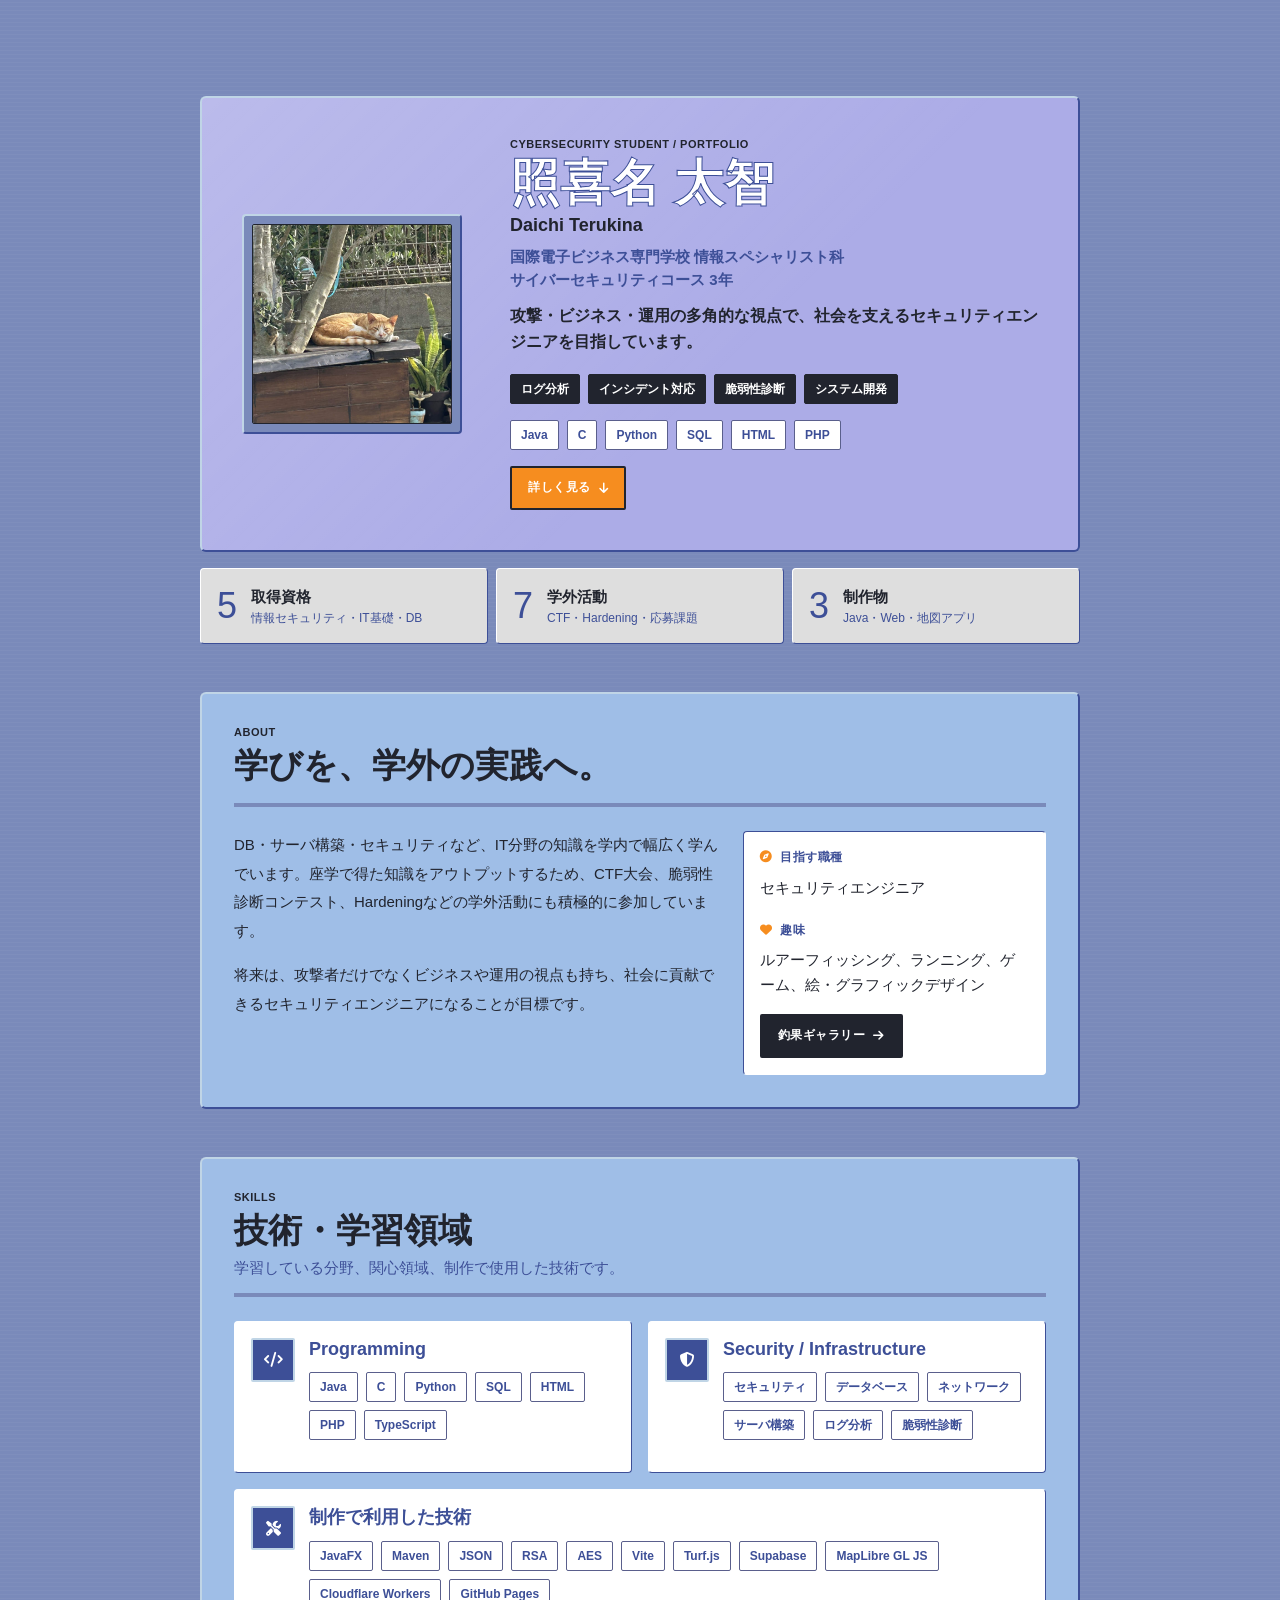
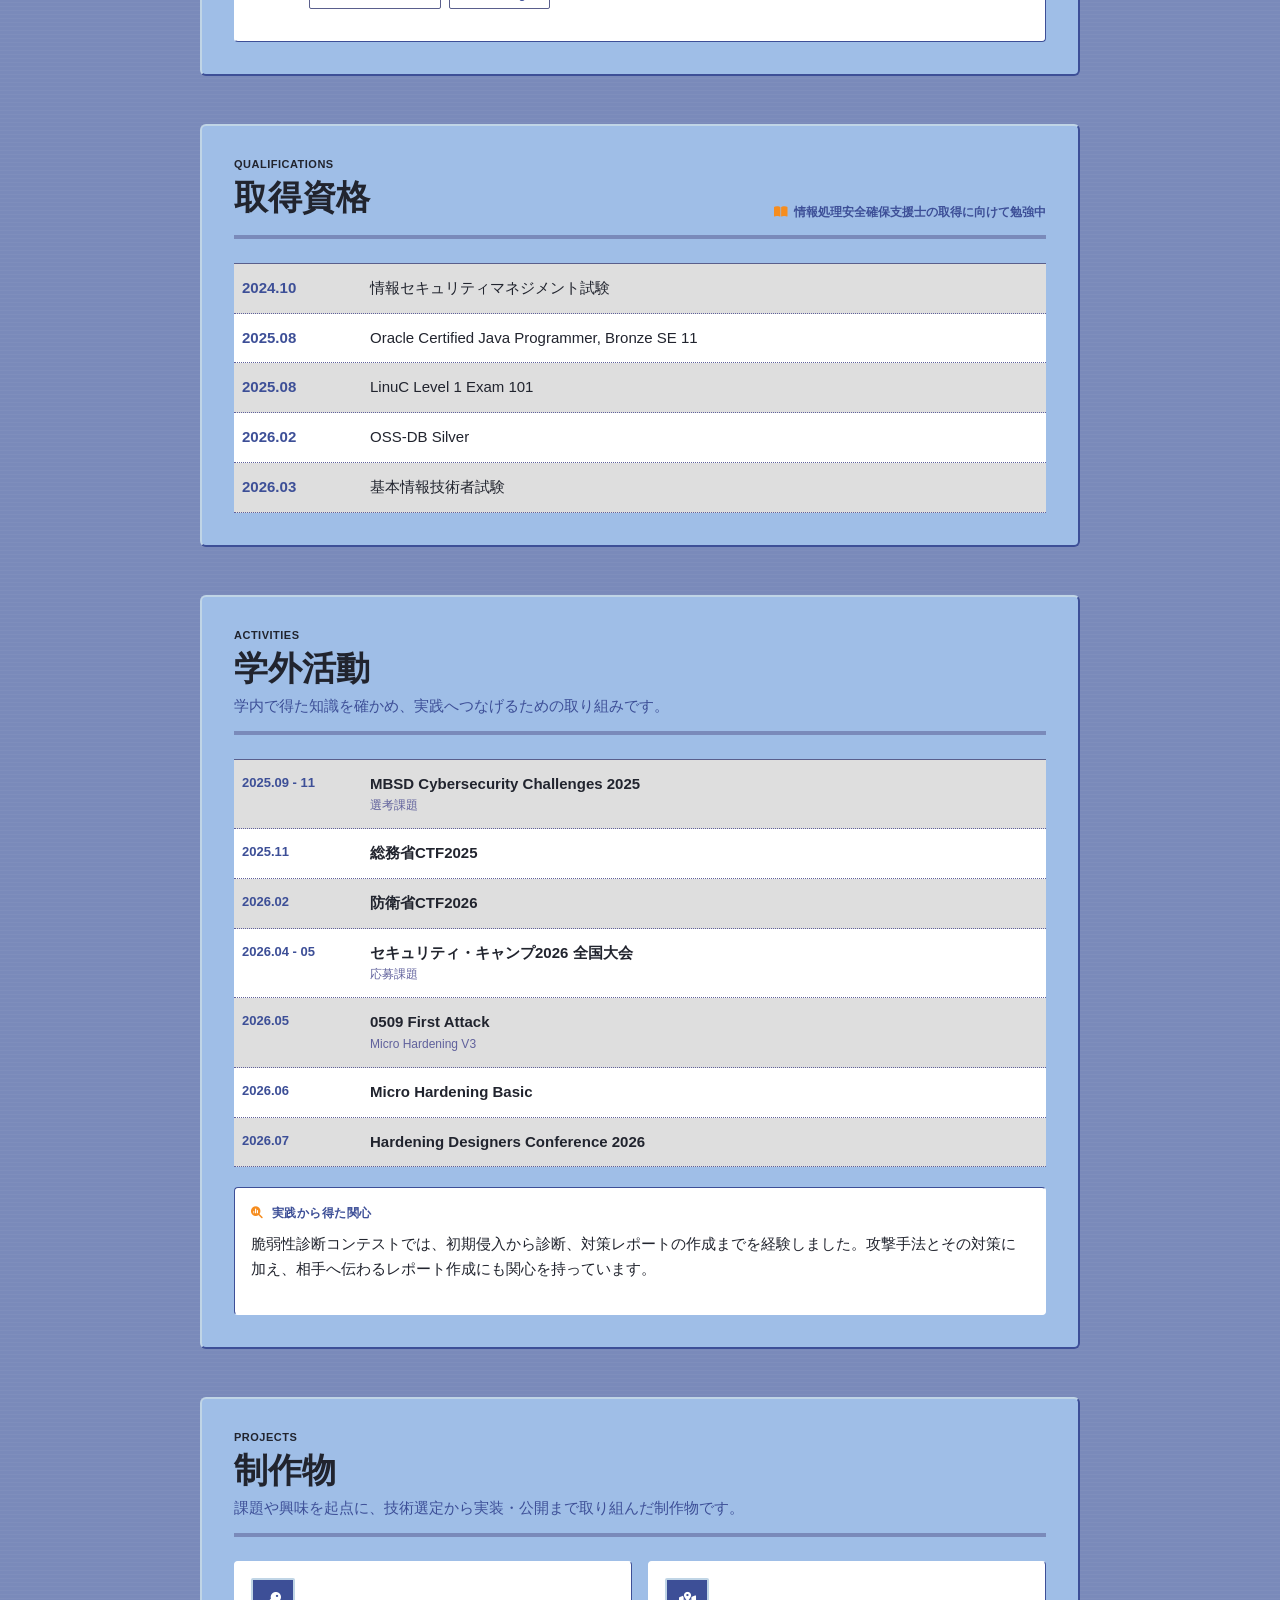
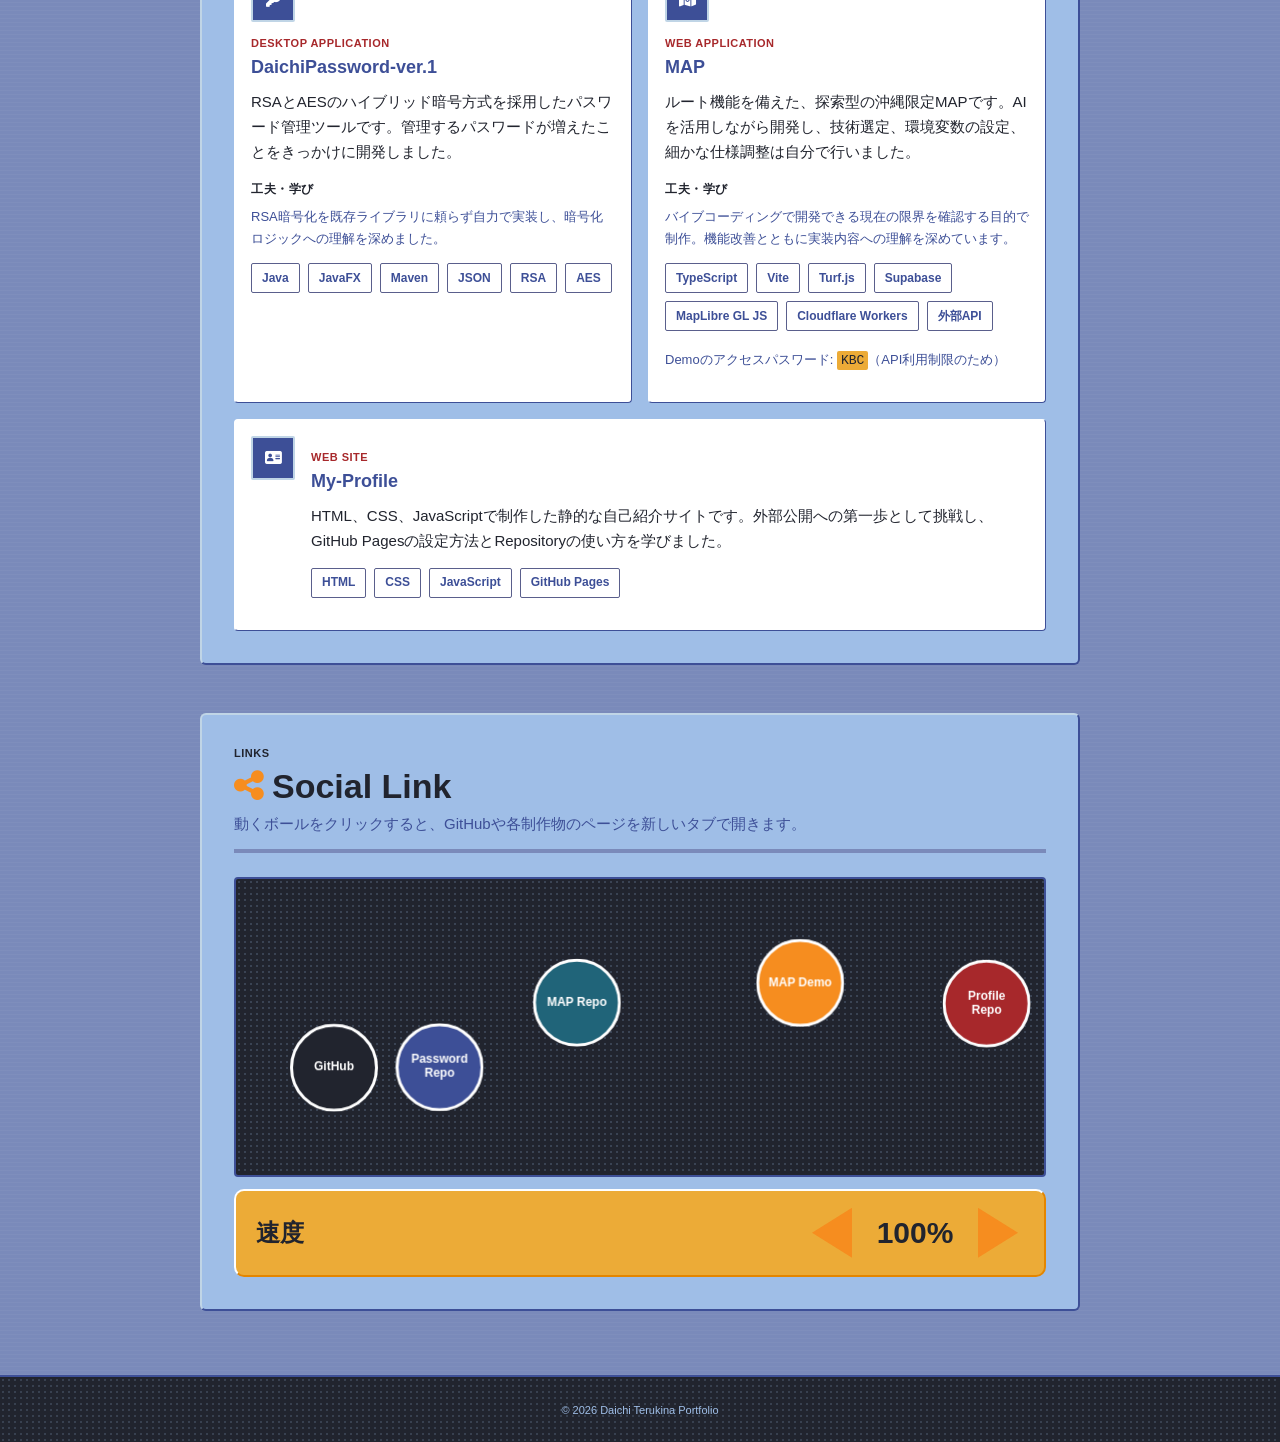
==== commit 29d53c50: "log" ====
--- a/index.html
+++ b/index.html
@@ -51,11 +51,11 @@
                 <div class="about-grid">
                     <div>
                         <p class="body-copy">DB・サーバ構築・セキュリティなど、IT分野の知識を学内で幅広く学んでいます。座学で得た知識をアウトプットするため、CTF大会、脆弱性診断コンテスト、Hardeningなどの学外活動にも積極的に参加しています。</p>
-                        <p class="body-copy">将来は、攻撃者だけでなくビジネスや運用の視点も持ち、社会に貢献できるセキュリティエンジニアになることが目標です。特にSOCアナリストやブルーチーム業務に関心があります。</p>
+                        <p class="body-copy">将来は、攻撃者だけでなくビジネスや運用の視点も持ち、社会に貢献できるセキュリティエンジニアになることが目標です。</p>
                     </div>
                     <aside class="inset-panel" aria-label="目標と趣味">
                         <h3><i class="fa-solid fa-compass" aria-hidden="true"></i>目指す職種</h3>
-                        <p>SOCアナリスト / セキュリティエンジニア</p>
+                        <p>セキュリティエンジニア</p>
                         <h3><i class="fa-solid fa-heart" aria-hidden="true"></i>趣味</h3>
                         <p>ルアーフィッシング、ランニング、ゲーム、絵・グラフィックデザイン</p>
                         <a href="fish.html" class="action-button action-button-secondary">釣果ギャラリー <i class="fa-solid fa-arrow-right" aria-hidden="true"></i></a>
